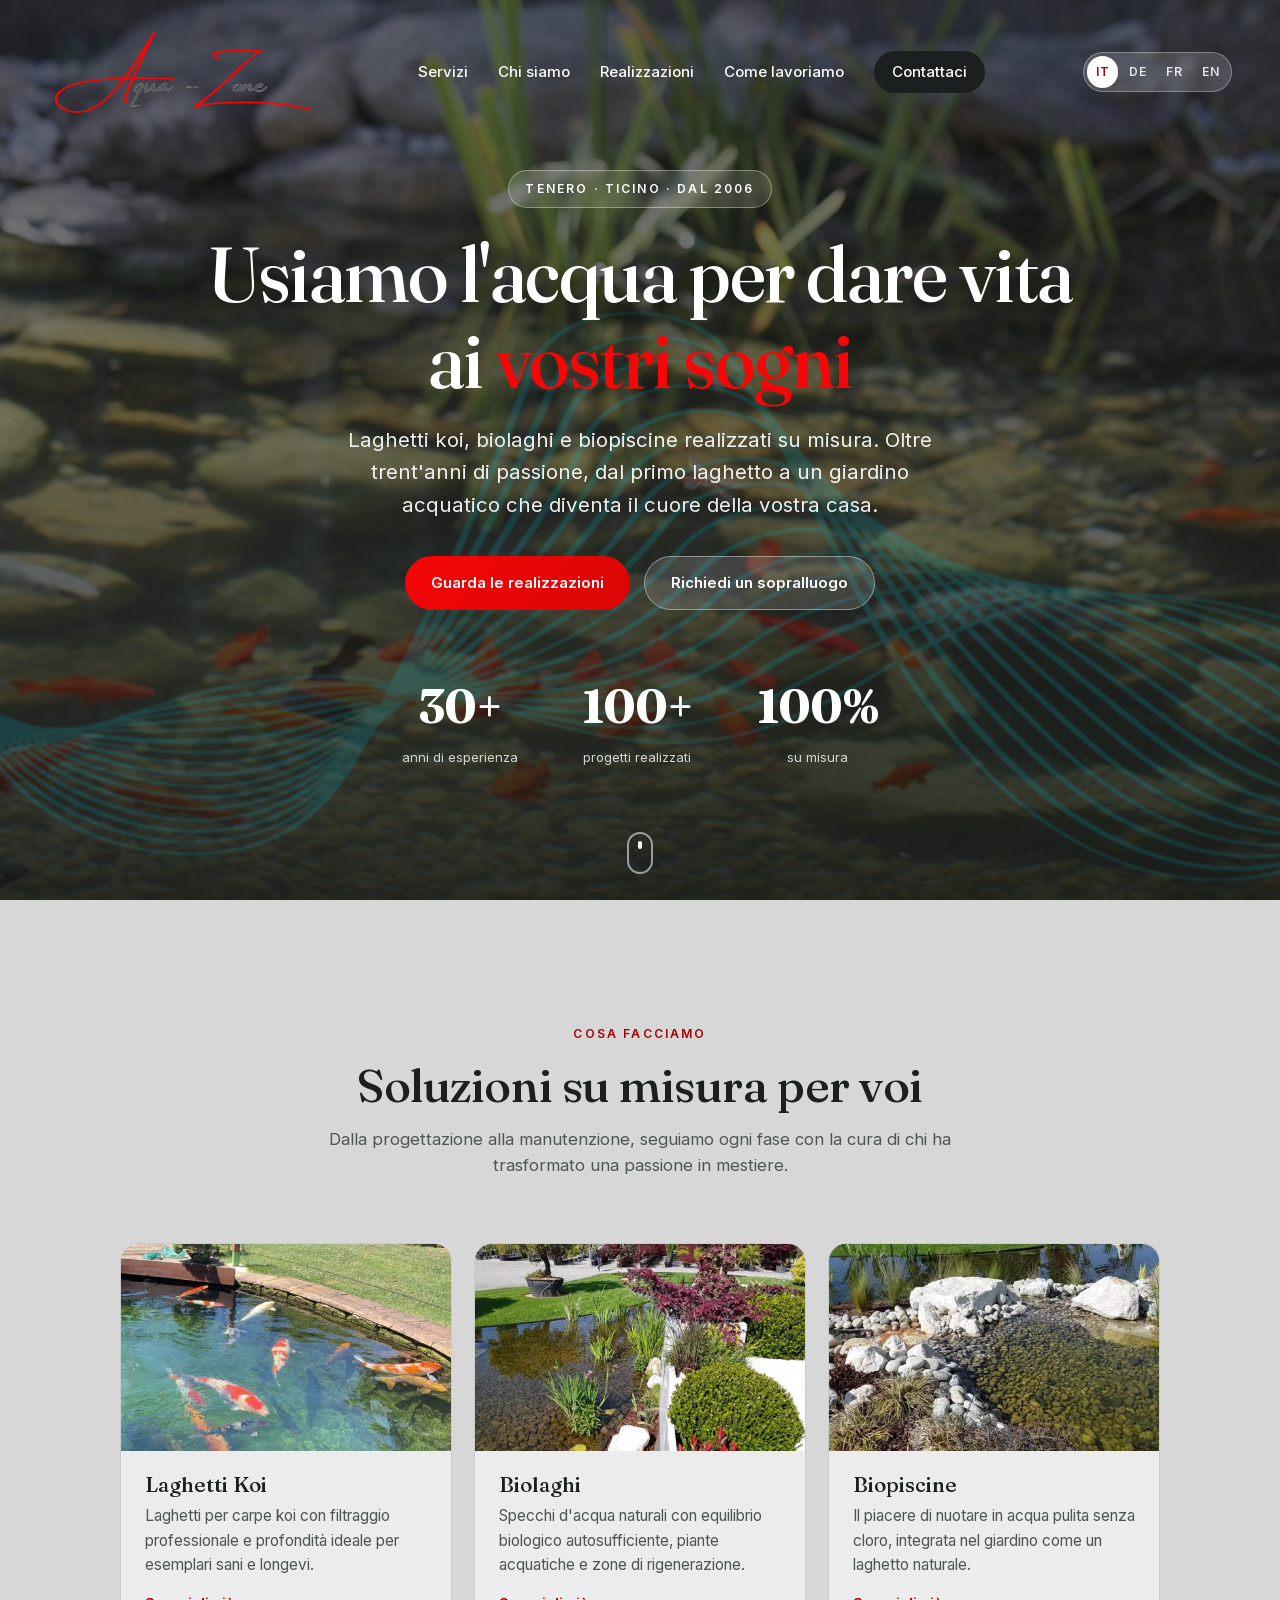
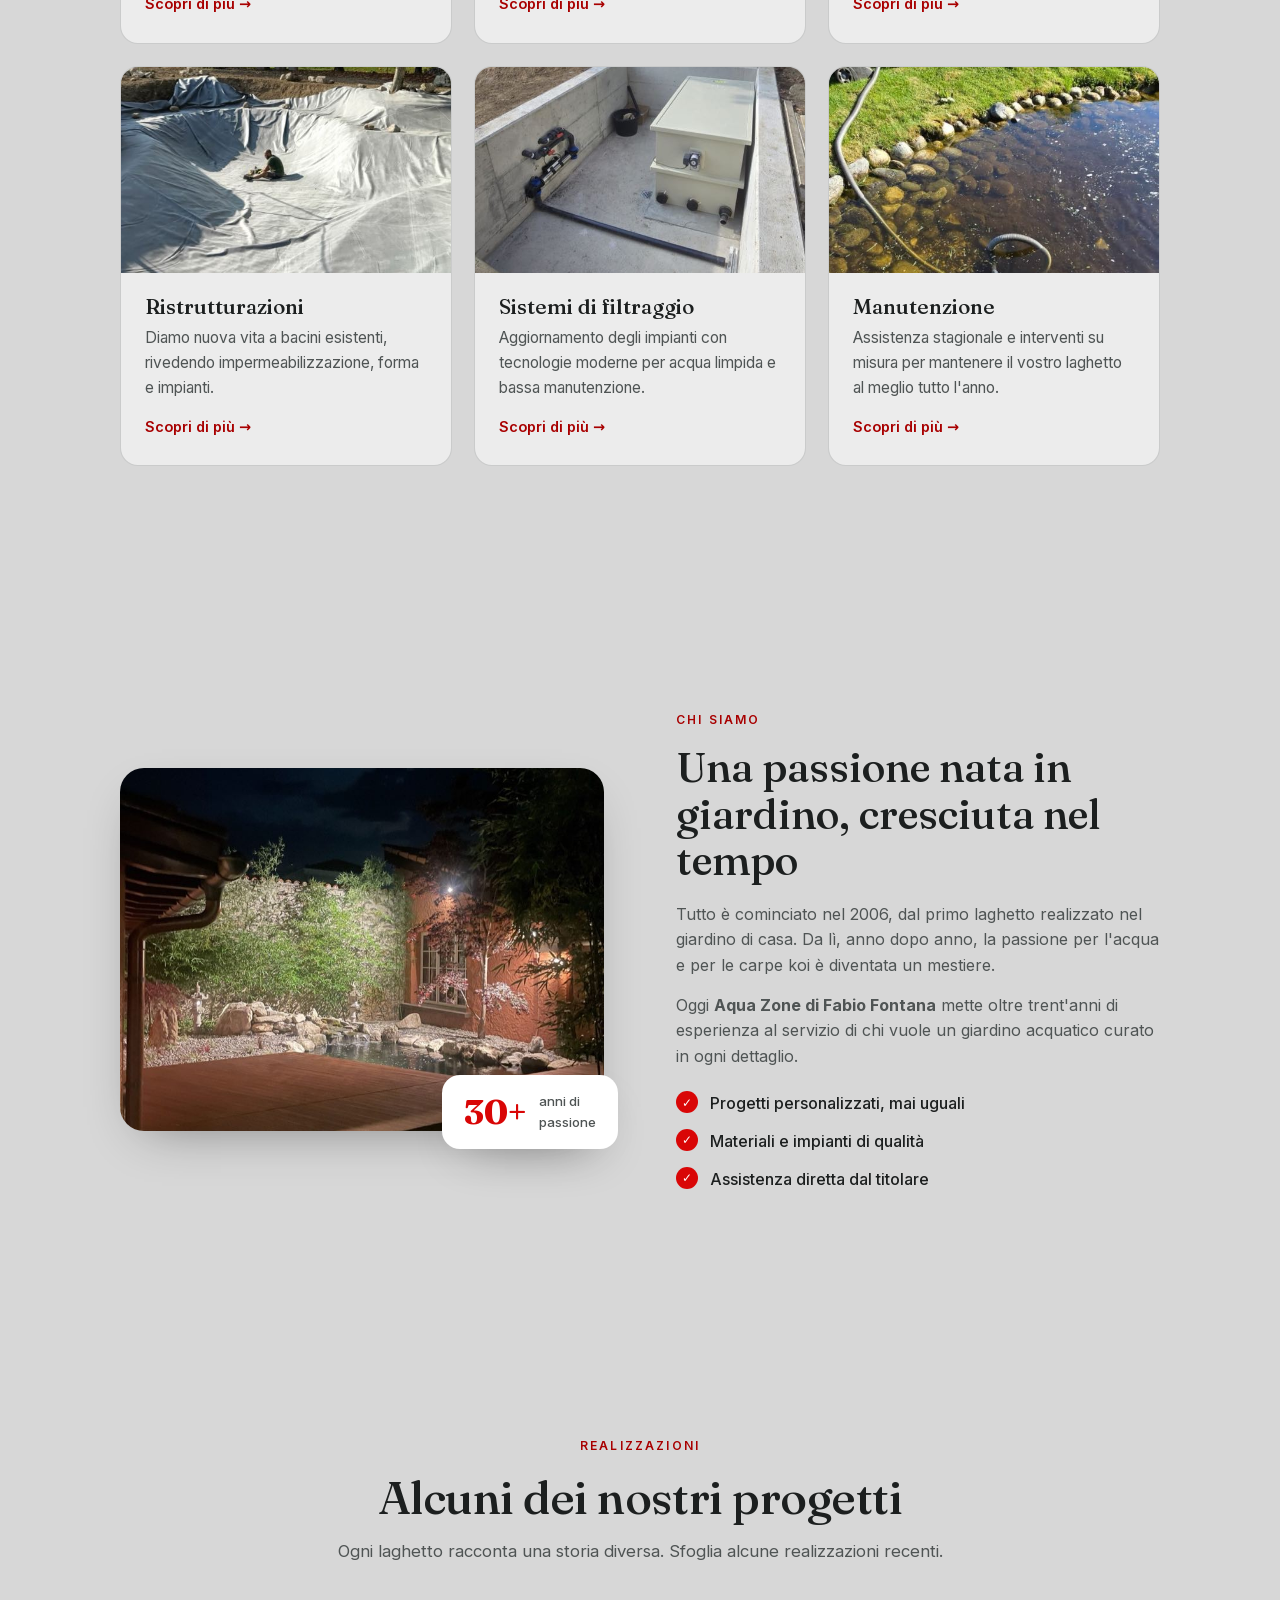
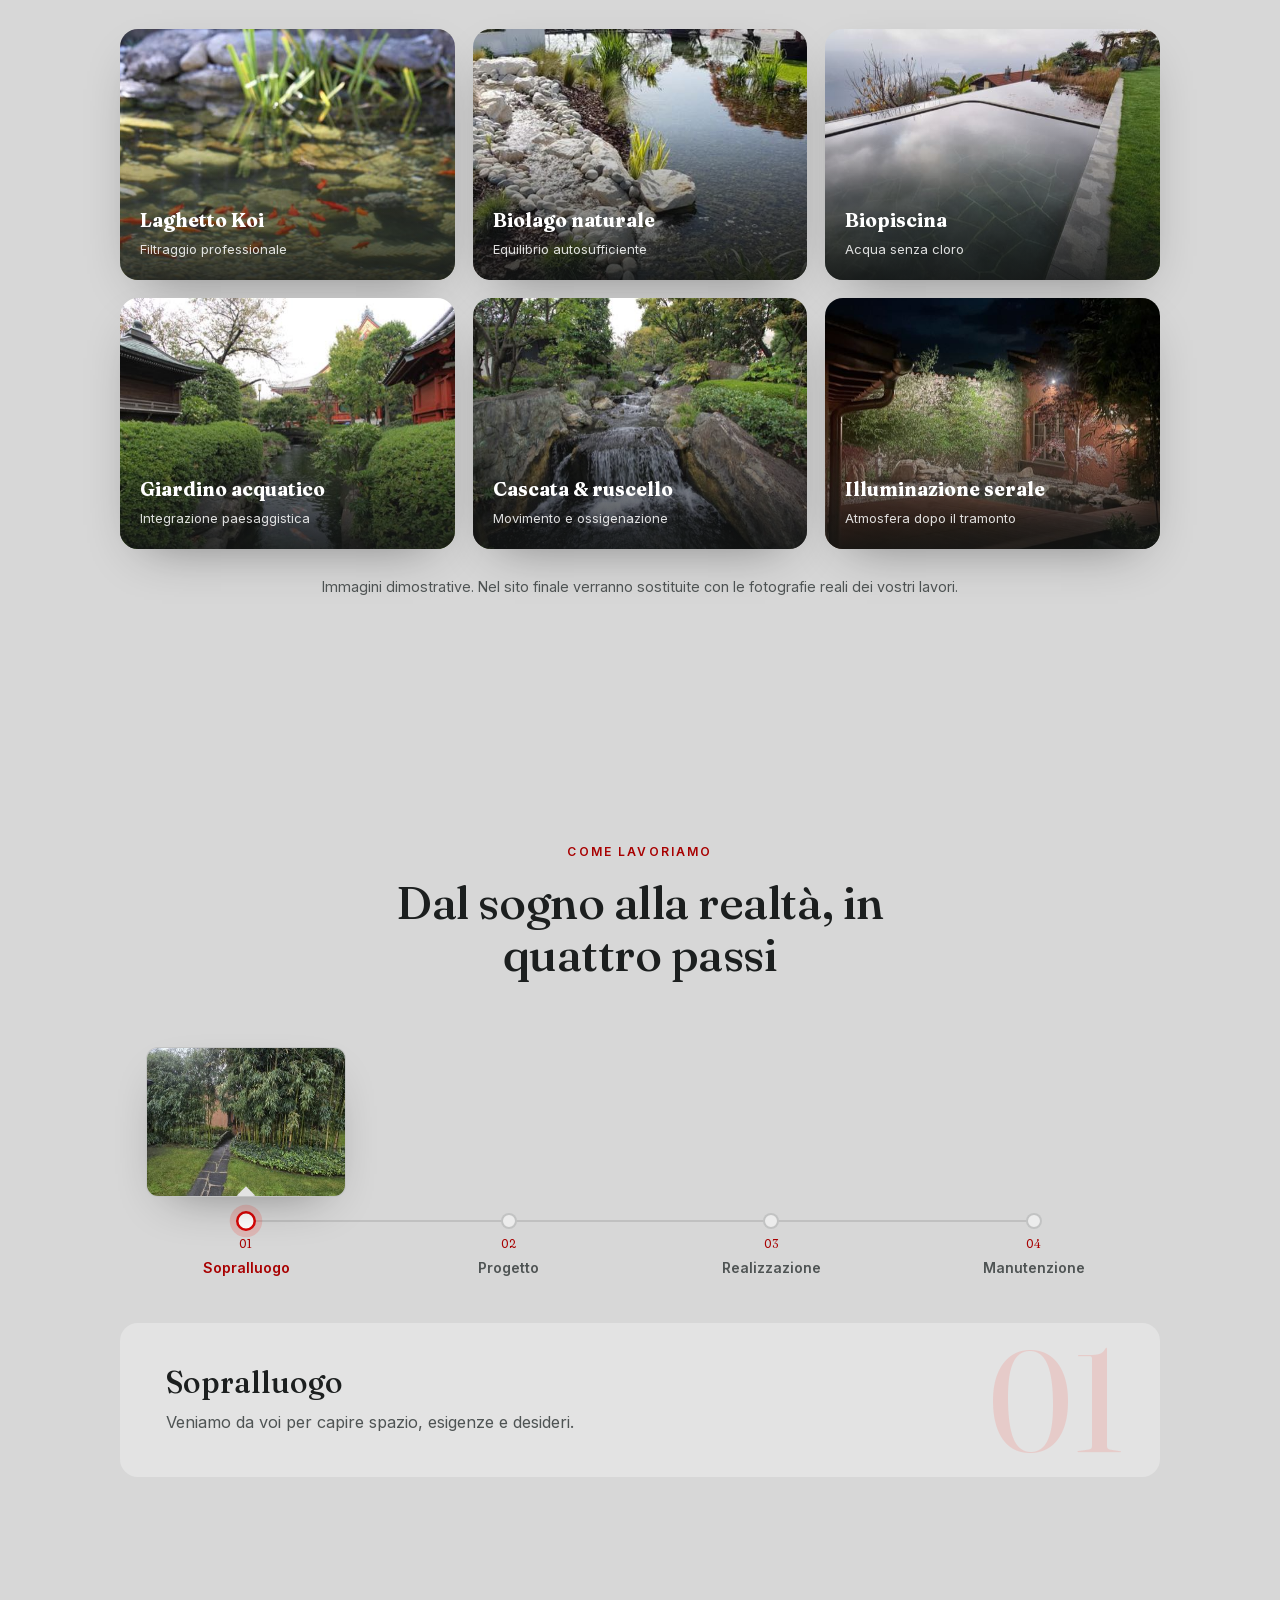
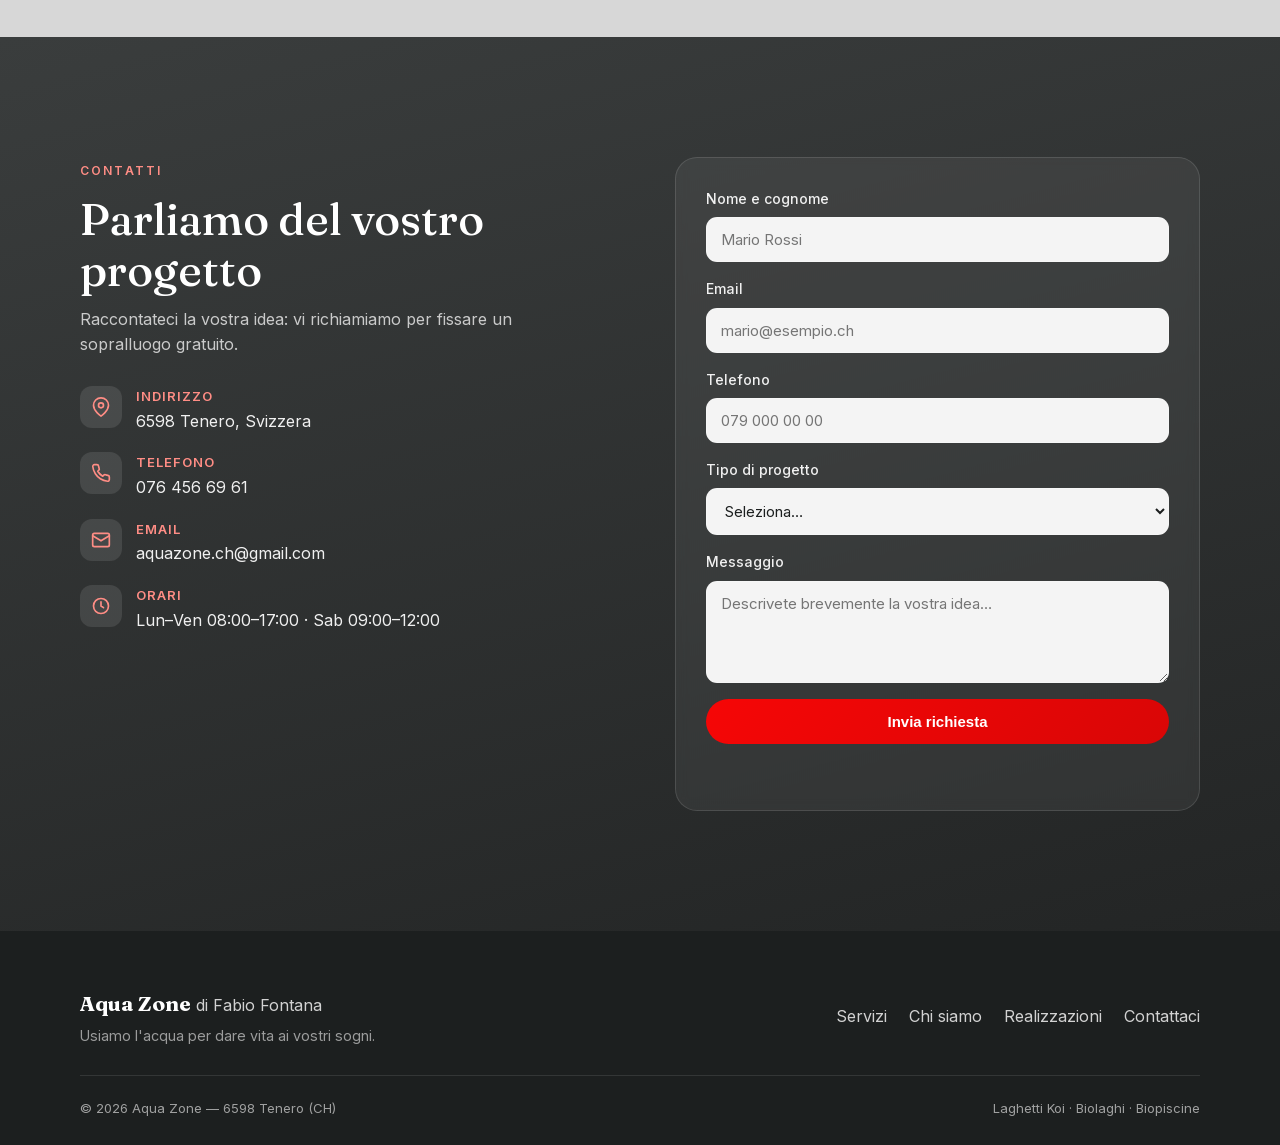
==== Aqua-Zone-anteprima.html @ 3d1f9977 "Ingrandisci logo nell'anteprima" ====
<!doctype html>
<html lang="it">
<head>
<meta charset="utf-8">
<meta name="viewport" content="width=device-width, initial-scale=1">
<meta name="robots" content="noindex, nofollow">
</head>
<body>
<title>Aqua Zone &#8212; Laghetti Koi, Biolaghi e Biopiscine | Tenero</title>
<style>
@font-face{font-family:'Fraunces';font-style:normal;font-weight:400 700;font-display:swap;src:url([data-uri]) format('woff2');}
@font-face{font-family:'Inter';font-style:normal;font-weight:400 700;font-display:swap;src:url([data-uri]) format('woff2');}

:root {
  /* Palette rosso + grigio richiesta dal cliente.
     I codici RAL sono colori fisici: a schermo si usano queste approssimazioni. */
  --red: #f60606;          /* Rosso digitale del logo, equivalente RAL 3024 */
  --red-strong: #d90606;   /* rosso piu' carico per testi e bordi */
  --red-deep: #a80000;     /* rosso scuro per hover e fondi */
  --red-light: #ff8d85;    /* rosso chiaro sui fondi scuri (4.9:1 sul fondo contatti) */
  --logo-aqua: #07d7f3;    /* ciano dell'onda originale */

  --paper: #d7d7d7;        /* RAL 7047 - grigio chiaro, sfondo delle pagine */
  --surface: #ececec;      /* grigio piu' chiaro per schede e riquadri */
  --sand: #e3e3e3;         /* grigio dei pannelli */
  --grey-dark: #3a3d3d;    /* grigio scuro per fasce e piede pagina */
  --grey-darker: #232525;

  --ink: #1c1f1f;          /* testo principale */
  --ink-soft: #4f5454;     /* testo secondario (5.35:1 su --paper) */

  --line: rgba(28, 31, 31, 0.16);
  --shadow: 0 18px 50px -24px rgba(0, 0, 0, 0.45);
  --radius: 18px;
  --maxw: 1120px;
  --ease: cubic-bezier(0.22, 1, 0.36, 1);
}

* { box-sizing: border-box; margin: 0; padding: 0; }

/* --header-h e' misurata a runtime: l'header cambia altezza con la lingua e con
   la larghezza, quindi le ancore non possono fidarsi di un valore fisso. */
html { scroll-behavior: smooth; scroll-padding-top: calc(var(--header-h, 96px) + 16px); }

body {
  font-family: "Inter", system-ui, sans-serif;
  color: var(--ink);
  background: var(--paper);
  line-height: 1.6;
  -webkit-font-smoothing: antialiased;
  overflow-x: hidden;
  overflow-x: clip;
}

h1, h2, h3 { font-family: "Fraunces", Georgia, serif; font-weight: 500; line-height: 1.12; }

a { color: inherit; text-decoration: none; }
img { max-width: 100%; display: block; }

/* ---------- Scroll progress ---------- */
.scroll-progress {
  position: fixed; top: 0; left: 0; height: 3px; width: 0%;
  background: linear-gradient(90deg, var(--red), var(--red-strong));
  z-index: 100; transition: width 0.1s linear;
}

/* ---------- Header ---------- */
.site-header {
  position: fixed; top: 0; left: 0; right: 0; z-index: 90;
  display: flex; align-items: center; justify-content: space-between;
  padding: 18px clamp(18px, 5vw, 48px);
  transition: background 0.4s var(--ease), box-shadow 0.4s var(--ease), padding 0.4s var(--ease);
}
.site-header.scrolled {
  background: rgba(215, 215, 215, 0.85);
  -webkit-backdrop-filter: blur(14px);
  backdrop-filter: blur(14px);
  box-shadow: 0 1px 0 var(--line);
  padding-top: 12px; padding-bottom: 12px;
}

/* Marchio. Niente onda ciano dietro: il lettering del logo ha gia' i suoi
   svolazzi e i due tratti si accavallavano. L'onda resta nell'hero. */
.brand { position: relative; display: inline-grid; grid-template-areas: "logo"; align-items: center; padding: 10px 4px; }
/* Il marchio e' il lettering originale del logo (font Amsterdam Four del PDF
   del cliente) convertito in tracciati SVG: nitido a ogni dimensione e senza
   dover distribuire il font. Due varianti perche' il grigio chiaro del PDF
   (#D9D9D9) e' leggibile sull'hero scuro ma sparirebbe sull'header chiaro. */
.brand-logo {
  grid-area: logo; position: relative; display: block;
  height: clamp(58px, 8vw, 88px); width: auto; justify-self: start;
  transition: opacity 0.4s var(--ease);
}
.brand-logo-chiaro { opacity: 0; }
.site-header.scrolled .brand-logo-scuro { opacity: 0; }
.site-header.scrolled .brand-logo-chiaro { opacity: 1; }

/* Sopra all'hero scuro i link restano chiari, finche' non si scorre. */
.site-header:not(.scrolled) .main-nav > a:not(.nav-cta) { color: #fff; }

.main-nav { display: flex; align-items: center; gap: clamp(14px, 2.4vw, 30px); }
.main-nav a { font-size: 15px; font-weight: 500; color: var(--ink); position: relative; transition: color 0.25s; }
.main-nav a:not(.nav-cta)::after {
  content: ""; position: absolute; left: 0; bottom: -5px; height: 2px; width: 0;
  background: var(--red); transition: width 0.3s var(--ease);
}
.main-nav a:not(.nav-cta):hover { color: var(--red-strong); }
.main-nav a:not(.nav-cta):hover::after { width: 100%; }
.nav-cta {
  background: var(--ink); color: #fff !important; padding: 9px 18px; border-radius: 999px;
  transition: transform 0.25s var(--ease), background 0.25s;
}
.nav-cta:hover { background: var(--red-strong); transform: translateY(-2px); }

/* Language switch */
.lang-switch { display: flex; gap: 2px; padding: 3px; border-radius: 999px; background: rgba(120,120,120,0.12); border: 1px solid var(--line); }
.lang-switch button {
  border: 0; background: none; cursor: pointer; font: inherit; font-size: 12px; font-weight: 600;
  letter-spacing: 0.04em; color: var(--ink-soft); padding: 6px 9px; border-radius: 999px;
  transition: background 0.2s, color 0.2s;
}
.lang-switch button:hover { color: var(--red-strong); }
.lang-switch button.active { background: #fff; color: var(--red-deep); box-shadow: 0 2px 6px rgba(0,0,0,0.08); }
.site-header:not(.scrolled) .lang-switch { background: rgba(255,255,255,0.16); border-color: rgba(255,255,255,0.3); }
.site-header:not(.scrolled) .lang-switch button { color: rgba(255,255,255,0.85); }
.site-header:not(.scrolled) .lang-switch button.active { background: #fff; color: var(--red-deep); }

/* ---------- Buttons ---------- */
.btn {
  display: inline-flex; align-items: center; justify-content: center; gap: 8px;
  padding: 14px 26px; border-radius: 999px; font-weight: 600; font-size: 15px;
  cursor: pointer; border: 0; transition: transform 0.25s var(--ease), box-shadow 0.25s, background 0.25s;
}
.btn-primary { background: linear-gradient(135deg, var(--red), var(--red-strong)); color: #fff; box-shadow: var(--shadow); }
.btn-primary:hover { transform: translateY(-3px); box-shadow: 0 24px 50px -20px rgba(216, 31, 20, 0.6); }
.btn-ghost { background: rgba(255, 255, 255, 0.7); color: var(--ink); border: 1px solid var(--line); }
.btn-ghost:hover { transform: translateY(-3px); background: #fff; }
.btn-block { width: 100%; }

/* ---------- Hero ---------- */
/* Fotografia di un laghetto come sfondo (scelta del cliente). Il velo scuro
   sopra la foto tiene leggibili titolo, testo e numeri. */
.hero {
  position: relative; display: flex; flex-direction: column;
  justify-content: center; align-items: center; text-align: center;
  min-height: 100vh; min-height: 100svh;
  padding: calc(var(--header-h, 96px) + 34px) clamp(20px, 6vw, 40px) 90px;
  background-color: #0a0d0e;
  background-image:
    linear-gradient(180deg, rgba(22, 24, 24, 0.68) 0%, rgba(22, 24, 24, 0.58) 45%, rgba(16, 18, 18, 0.88) 100%),
    url("[data-uri]");
  background-repeat: no-repeat, no-repeat;
  background-position: center, center;
  background-size: cover, cover;
  overflow: hidden;
}
/* L'onda del logo fa da sfondo: entra "a flusso" e poi respira lentamente. */
.hero-flow { position: absolute; inset: 0; z-index: 0; display: grid; place-items: center; pointer-events: none; }
.flow-wave {
  width: min(178%, 2100px); max-width: none; aspect-ratio: 1300 / 866; opacity: 0.16;
  background: var(--logo-aqua);
  -webkit-mask: url("[data-uri]") center / contain no-repeat;
          mask: url("[data-uri]") center / contain no-repeat;
  animation: flowIn 2.4s var(--ease) 0.1s both, flowDrift 17s ease-in-out 2.6s infinite;
}
@keyframes flowIn {
  0%   { clip-path: inset(0 100% 0 0); opacity: 0; transform: translate3d(-3%, 16px, 0) scaleY(0.84); }
  45%  { opacity: 0.16; }
  100% { clip-path: inset(0 0 0 0); opacity: 0.16; transform: none; }
}
@keyframes flowDrift {
  0%, 100% { transform: translate3d(0, 0, 0) scaleY(1); }
  50%      { transform: translate3d(1.4%, -10px, 0) scaleY(1.05); }
}

.hero-content { position: relative; z-index: 1; max-width: 880px; color: #fff; }

/* Il logo sostituisce il marchio che stava in alto a sinistra. La maschera
   sfuma la targa scura del file PNG dentro allo sfondo della sezione. */
/* Entrata scaglionata dei testi, dopo che l'onda ha finito di scorrere. */
.hero-content > * { animation: heroRise 0.95s var(--ease) both; }
.hero .eyebrow { animation-delay: 0.9s; }
.hero h1 { animation-delay: 1.05s; }
.hero .hero-lead { animation-delay: 1.2s; }
.hero .hero-actions { animation-delay: 1.35s; }
.hero .hero-stats { animation-delay: 1.5s; }
@keyframes heroRise { from { opacity: 0; transform: translateY(20px); } to { opacity: 1; transform: none; } }
.eyebrow, .kicker {
  display: inline-block; font-size: 12px; font-weight: 600; letter-spacing: 0.18em;
  text-transform: uppercase; color: var(--red-deep);
}
.hero .eyebrow {
  padding: 8px 16px; border: 1px solid rgba(255,255,255,0.35); border-radius: 999px;
  background: rgba(255,255,255,0.12); color: #fff;
  -webkit-backdrop-filter: blur(4px); backdrop-filter: blur(4px);
}
.hero h1 { font-size: clamp(2.6rem, 6.5vw, 4.8rem); margin: 24px 0 20px; letter-spacing: -0.02em; color: #fff; text-shadow: 0 2px 30px rgba(0,0,0,0.3); }
.hero h1 .accent { color: var(--red); position: relative; white-space: nowrap; }
.hero-lead { font-size: clamp(1.05rem, 1.7vw, 1.28rem); color: rgba(255,255,255,0.92); max-width: 640px; margin: 0 auto 34px; text-shadow: 0 1px 16px rgba(0,0,0,0.3); }
.hero-actions { display: flex; gap: 14px; justify-content: center; flex-wrap: wrap; }
.hero .btn-ghost { background: rgba(255,255,255,0.14); color: #fff; border-color: rgba(255,255,255,0.4); -webkit-backdrop-filter: blur(4px); backdrop-filter: blur(4px); }
.hero .btn-ghost:hover { background: rgba(255,255,255,0.95); color: var(--ink); }

.hero-stats { display: flex; gap: clamp(24px, 5vw, 64px); justify-content: center; margin-top: 60px; flex-wrap: wrap; }
.hero-stats strong { font-family: "Fraunces", serif; font-size: clamp(2rem, 4vw, 2.9rem); color: #fff; display: block; }
.hero-stats span { font-size: 13px; color: rgba(255,255,255,0.8); }

.scroll-hint { position: absolute; bottom: 26px; left: 50%; transform: translateX(-50%); z-index: 2; }
.scroll-hint span {
  display: block; width: 26px; height: 42px; border: 2px solid rgba(255,255,255,0.55); border-radius: 14px; position: relative;
}
.scroll-hint span::after {
  content: ""; position: absolute; top: 7px; left: 50%; transform: translateX(-50%);
  width: 4px; height: 8px; background: #fff; border-radius: 2px; animation: scrollDot 1.8s infinite;
}
@keyframes scrollDot { 0% { opacity: 0; top: 7px; } 40% { opacity: 1; } 80% { opacity: 0; top: 22px; } }

/* ---------- Sections ---------- */
.section { max-width: var(--maxw); margin: 0 auto; padding: clamp(70px, 11vw, 120px) clamp(20px, 5vw, 40px); }
.section-head { max-width: 640px; margin: 0 auto clamp(40px, 6vw, 64px); text-align: center; }
.section-head h2 { font-size: clamp(1.9rem, 4vw, 2.9rem); margin: 14px 0 14px; letter-spacing: -0.01em; }
.section-head p { color: var(--ink-soft); font-size: 1.05rem; }

/* ---------- Cards ---------- */
.cards { display: grid; grid-template-columns: repeat(auto-fit, minmax(280px, 1fr)); gap: 22px; }
.card {
  background: var(--surface); border: 1px solid var(--line); border-radius: var(--radius);
  overflow: hidden; transition: transform 0.35s var(--ease), box-shadow 0.35s, border-color 0.35s;
}
.card:hover { transform: translateY(-8px); box-shadow: var(--shadow); border-color: rgba(255,45,33,0.4); }
.card-photo { aspect-ratio: 16 / 10; overflow: hidden; }
.card-photo img { width: 100%; height: 100%; object-fit: cover; transition: transform 0.5s var(--ease); }
.card:hover .card-photo img { transform: scale(1.06); }
.card-body { padding: 22px 24px 26px; }
.card h3 { font-size: 1.3rem; margin-bottom: 8px; }
.card p { color: var(--ink-soft); font-size: 0.97rem; }
.card-link { display: block; cursor: pointer; }
.card-link:focus-visible { outline: 2px solid var(--red); outline-offset: 3px; }
.card-more {
  display: inline-block; margin-top: 14px; font-size: 0.9rem; font-weight: 600;
  color: var(--red-deep); transition: transform 0.25s var(--ease), color 0.25s;
}
.card-link:hover .card-more { color: var(--red-deep); transform: translateX(4px); }

/* ---------- Pagina servizio ---------- */
.service-page .site-header { position: sticky; }
.page-hero {
  position: relative; display: flex; align-items: flex-end;
  min-height: 62vh; min-height: 62svh;
  padding: clamp(72px, 14vw, 140px) clamp(20px, 6vw, 48px) clamp(44px, 7vw, 72px);
  overflow: hidden; color: #fff;
}
.page-hero-bg { position: absolute; inset: 0; z-index: 0; }
.page-hero-bg img { width: 100%; height: 100%; object-fit: cover; }
.page-hero-overlay {
  position: absolute; inset: 0; z-index: 0;
  background: linear-gradient(180deg, rgba(24,26,26,0.5) 0%, rgba(24,26,26,0.3) 40%, rgba(18,20,20,0.85) 100%);
}
.page-hero-content { position: relative; z-index: 1; max-width: var(--maxw); width: 100%; margin: 0 auto; }
.back-link {
  display: inline-block; margin-bottom: 18px; font-size: 14px; font-weight: 600;
  color: rgba(255,255,255,0.85); transition: color 0.25s, transform 0.25s var(--ease);
}
.back-link:hover { color: #fff; transform: translateX(-4px); }
.page-hero .eyebrow {
  display: block; margin-bottom: 10px; color: var(--red-light);
}
.page-hero h1 {
  font-size: clamp(2.2rem, 5.5vw, 3.8rem); letter-spacing: -0.02em; color: #fff;
  margin-bottom: 14px; text-shadow: 0 2px 30px rgba(0,0,0,0.3);
}
.page-hero .hero-lead { margin: 0; max-width: 640px; }

.service-layout {
  display: grid; grid-template-columns: 1.4fr 1fr; gap: clamp(34px, 6vw, 64px); align-items: start;
}
.service-text h2 { font-size: clamp(1.7rem, 3.4vw, 2.4rem); margin-bottom: 18px; letter-spacing: -0.01em; }
.service-text p { color: var(--ink-soft); margin-bottom: 16px; font-size: 1.02rem; }
.includes-card {
  background: var(--sand); border-radius: var(--radius); padding: 28px 26px;
  position: sticky; top: calc(var(--header-h, 90px) + 16px);
}
.includes-card h3 { font-size: 1.2rem; margin-bottom: 16px; }

.other-services { padding-top: 0; }
.other-services .section-head { margin-bottom: 34px; }
.other-services h2 { font-size: clamp(1.6rem, 3.2vw, 2.2rem); }

.cta-band { background: linear-gradient(165deg, #3a3d3d, #232525); color: #f0f0f0; padding: clamp(60px, 9vw, 90px) clamp(20px, 5vw, 40px); text-align: center; }
.cta-inner { max-width: 680px; margin: 0 auto; }
.cta-band h2 { color: #fff; font-size: clamp(1.8rem, 3.8vw, 2.6rem); margin-bottom: 12px; }
.cta-band p { color: rgba(240,240,240,0.85); margin-bottom: 28px; }
.cta-band .btn-ghost { background: rgba(255,255,255,0.12); color: #fff; border-color: rgba(255,255,255,0.35); }
.cta-band .btn-ghost:hover { background: rgba(255,255,255,0.95); color: var(--ink); }
.cta-band .hero-actions { justify-content: center; }

/* ---------- Split (Chi siamo) ---------- */
.section-split {
  display: grid; grid-template-columns: 1fr 1fr; gap: clamp(34px, 6vw, 72px); align-items: center;
}
.split-text .kicker { color: var(--red-deep); }
.split-text h2 { font-size: clamp(1.8rem, 3.6vw, 2.6rem); margin: 12px 0 18px; }
.split-text p { color: var(--ink-soft); margin-bottom: 14px; }
.checklist { list-style: none; margin-top: 22px; display: grid; gap: 12px; }
.checklist li { padding-left: 34px; position: relative; font-weight: 500; }
.checklist li::before {
  content: "\2713 "; position: absolute; left: 0; top: 0; width: 22px; height: 22px; border-radius: 50%;
  background: var(--red-strong); color: #fff; font-size: 12px; display: grid; place-items: center;
}

.split-media { position: relative; }
.media-frame {
  aspect-ratio: 4 / 3; border-radius: 24px; position: relative; overflow: hidden;
  box-shadow: var(--shadow);
}
.media-frame img { width: 100%; height: 100%; object-fit: cover; }
/* Riquadro in attesa della fotografia definitiva */
.media-frame-empty {
  background:
    repeating-linear-gradient(135deg, rgba(28,31,31,0.04) 0 14px, transparent 14px 28px),
    linear-gradient(160deg, #ededed, #dcdcdc);
  border: 1px dashed rgba(28,31,31,0.18);
  box-shadow: none;
}
.media-badge {
  position: absolute; right: -14px; bottom: -18px; background: #fff; border-radius: 18px;
  padding: 16px 22px; box-shadow: var(--shadow); display: flex; align-items: center; gap: 12px;
}
.media-badge strong { font-family: "Fraunces", serif; font-size: 2.2rem; color: var(--red-strong); line-height: 1; }
.media-badge span { font-size: 13px; color: var(--ink-soft); font-weight: 500; }

/* ---------- Gallery ---------- */
.gallery { display: grid; grid-template-columns: repeat(auto-fit, minmax(280px, 1fr)); gap: 18px; }
.gallery-item {
  position: relative; aspect-ratio: 4 / 3; border-radius: var(--radius); overflow: hidden;
  cursor: pointer; box-shadow: var(--shadow); transition: transform 0.4s var(--ease);
}
.gallery-item img { position: absolute; inset: 0; width: 100%; height: 100%; object-fit: cover; transition: transform 0.6s var(--ease); }
.gallery-item::after { content: ""; position: absolute; inset: 0; background: linear-gradient(180deg, transparent 38%, rgba(18,20,20,0.85)); }
.gallery-item:hover, .gallery-item:focus-visible { transform: translateY(-6px); outline: none; }
.gallery-item:hover img { transform: scale(1.08); }
.gallery-item figcaption { position: absolute; left: 20px; bottom: 18px; right: 20px; z-index: 1; color: #fff; }
.gallery-item figcaption strong { display: block; font-family: "Fraunces", serif; font-size: 1.2rem; }
.gallery-item figcaption span { font-size: 13px; opacity: 0.85; }
.gallery-note { text-align: center; margin-top: 26px; color: var(--ink-soft); font-size: 0.9rem; }

/* ---------- Processo: timeline interattiva ---------- */
.process { display: grid; gap: clamp(26px, 4vw, 46px); }

/* lo spazio in alto ospita l'anteprima che compare al passaggio del cursore */
.process-rail { position: relative; display: grid; grid-template-columns: repeat(4, 1fr); gap: 10px; margin-top: 168px; }

/* Anteprima fotografica di ogni fase. Il percorso si mette nell'attributo
   data-img del pulsante: finche' e' vuoto resta il riquadro tratteggiato. */
.pshot {
  position: absolute; bottom: calc(100% + 16px); left: 50%; z-index: 3;
  width: min(200px, 42vw); aspect-ratio: 4 / 3; border-radius: 12px; overflow: hidden;
  background: var(--sand); border: 1px solid var(--line); box-shadow: var(--shadow);
  display: grid; place-items: center; pointer-events: none; opacity: 0;
  transform: translateX(-50%) translateY(8px) scale(0.96);
  transition: opacity 0.3s var(--ease), transform 0.3s var(--ease);
}
.pshot::after {
  content: ""; position: absolute; bottom: -6px; left: 50%; width: 12px; height: 12px;
  transform: translateX(-50%) rotate(45deg); background: var(--sand);
  border-right: 1px solid var(--line); border-bottom: 1px solid var(--line);
}
.pstep:hover .pshot,
.pstep:focus-visible .pshot,
.pstep.is-active .pshot {
  opacity: 1; transform: translateX(-50%) translateY(0) scale(1);
}
.pshot img { width: 100%; height: 100%; object-fit: cover; display: block; }
.pshot.is-empty {
  border-style: dashed; border-color: rgba(28, 31, 31, 0.25);
  background:
    repeating-linear-gradient(135deg, rgba(28,31,31,0.04) 0 12px, transparent 12px 24px),
    linear-gradient(160deg, #ededed, #dcdcdc);
}
.pshot.is-empty img { display: none; }
.pshot:not(.is-empty) .pshot-empty { display: none; }
.pshot-empty {
  position: relative; z-index: 1; font-size: 11px; line-height: 1.35; font-weight: 600;
  letter-spacing: 0.04em; text-transform: uppercase; color: var(--ink-soft); text-align: center;
}
.rail-line {
  position: absolute; left: 12.5%; right: 12.5%; top: 7px; height: 2px;
  background: rgba(28, 31, 31, 0.12); border-radius: 2px; overflow: hidden;
}
.rail-line i {
  display: block; height: 100%; width: 0;
  background: linear-gradient(90deg, var(--red), var(--red-strong));
  transition: width 0.65s var(--ease);
}

.pstep {
  position: relative; display: grid; justify-items: center; gap: 9px;
  background: none; border: 0; padding: 0 4px; cursor: pointer; font: inherit;
  color: var(--ink-soft); text-align: center;
}
.pstep:focus-visible { outline: 2px solid var(--red); outline-offset: 5px; border-radius: 10px; }
.pdot {
  width: 16px; height: 16px; border-radius: 50%; background: var(--surface);
  border: 2px solid rgba(28, 31, 31, 0.2); position: relative; z-index: 1;
  transition: background 0.35s, border-color 0.35s, box-shadow 0.35s, transform 0.35s var(--ease);
}
.pstep:hover .pdot { border-color: var(--red); transform: scale(1.15); }
.pstep.is-done .pdot { background: var(--red); border-color: var(--red); }
.pstep.is-active .pdot {
  background: #fff; border-color: var(--red-strong); transform: scale(1.25);
  box-shadow: 0 0 0 5px rgba(255, 45, 33, 0.18);
}
.pnum {
  font-family: "Fraunces", serif; font-style: normal; font-size: 12px;
  letter-spacing: 0.1em; color: var(--red-deep); line-height: 1;
}
.plabel { font-size: 14px; font-weight: 600; line-height: 1.25; transition: color 0.3s; }
.pstep.is-active .plabel { color: var(--red-deep); }

.process-stage { position: relative; }
.ppanel {
  position: relative; overflow: hidden; display: grid; gap: 10px;
  background: var(--sand); border-radius: var(--radius);
  padding: clamp(26px, 4vw, 42px) clamp(24px, 4vw, 46px);
  animation: panelIn 0.5s var(--ease) both;
}
.ppanel[hidden] { display: none; }
@keyframes panelIn { from { opacity: 0; transform: translateY(14px); } to { opacity: 1; transform: none; } }
.pbig {
  position: absolute; right: clamp(10px, 3vw, 36px); top: 50%; transform: translateY(-50%);
  font-family: "Fraunces", serif; font-size: clamp(5rem, 14vw, 9rem); line-height: 1;
  color: rgba(255, 45, 33, 0.13); pointer-events: none; user-select: none;
}
.ppanel h3 { position: relative; font-size: clamp(1.35rem, 2.6vw, 1.9rem); }
.ppanel p { position: relative; color: var(--ink-soft); font-size: 1.02rem; max-width: 56ch; }

/* ---------- Contact ---------- */
.contact { background: linear-gradient(165deg, #3a3d3d, #232525); color: #f0f0f0; max-width: none; margin-top: 40px; }
.contact-inner { max-width: var(--maxw); margin: 0 auto; display: grid; grid-template-columns: 1fr 1fr; gap: clamp(34px, 6vw, 70px); align-items: start; }
.contact .kicker { color: var(--red-light); }
.contact h2 { color: #fff; font-size: clamp(1.9rem, 4vw, 2.8rem); margin: 12px 0 12px; }
.contact-text > p { color: rgba(240,240,240,0.8); margin-bottom: 28px; }
.contact-list { list-style: none; display: grid; gap: 18px; }
.contact-list li { display: flex; gap: 14px; align-items: flex-start; }
.contact-list .ci { width: 42px; height: 42px; border-radius: 12px; display: grid; place-items: center; background: rgba(255,255,255,0.1); color: var(--red-light); flex-shrink: 0; }
.contact-list strong { display: block; font-size: 13px; text-transform: uppercase; letter-spacing: 0.08em; color: var(--red-light); margin-bottom: 2px; font-weight: 600; }
.contact-list a:hover { text-decoration: underline; }

.contact-form { background: rgba(255,255,255,0.06); border: 1px solid rgba(255,255,255,0.12); border-radius: 22px; padding: 30px; display: grid; gap: 16px; -webkit-backdrop-filter: blur(6px); backdrop-filter: blur(6px); }
.contact-form label { display: grid; gap: 7px; font-size: 14px; font-weight: 500; }
.contact-form input, .contact-form select, .contact-form textarea {
  font-family: inherit; font-size: 15px; padding: 12px 14px; border-radius: 11px;
  border: 1px solid rgba(255,255,255,0.18); background: rgba(255,255,255,0.95); color: var(--ink); transition: border-color 0.25s, box-shadow 0.25s;
}
.contact-form input:focus, .contact-form select:focus, .contact-form textarea:focus {
  outline: none; border-color: var(--red); box-shadow: 0 0 0 3px rgba(255,45,33,0.3);
}
.contact-form textarea { resize: vertical; }
.form-feedback { font-size: 14px; min-height: 20px; text-align: center; color: var(--red-light); }
.form-feedback.error { color: #ffc4b0; }
.form-feedback a { text-decoration: underline; }
.contact-form .btn:disabled { opacity: 0.6; cursor: progress; transform: none; }
/* Campo trappola anti-spam: invisibile agli utenti, riempito solo dai bot */
.hp-field { position: absolute; left: -9999px; width: 1px; height: 1px; opacity: 0; }

/* ---------- Footer ---------- */
.site-footer { background: #1c1f1f; color: #d2d2d2; padding: 56px clamp(20px,5vw,40px) 26px; }
.footer-inner { max-width: var(--maxw); margin: 0 auto; display: flex; justify-content: space-between; gap: 30px; flex-wrap: wrap; padding-bottom: 28px; border-bottom: 1px solid rgba(255,255,255,0.1); }
.footer-inner strong { font-family: "Fraunces", serif; font-size: 1.3rem; color: #fff; }
.footer-inner p { font-size: 0.9rem; color: rgba(210,210,210,0.7); margin-top: 4px; }
.footer-inner nav { display: flex; gap: 22px; flex-wrap: wrap; align-items: center; }
.footer-inner nav a:hover { color: var(--red-light); }
.footer-base { max-width: var(--maxw); margin: 22px auto 0; display: flex; justify-content: space-between; gap: 14px; flex-wrap: wrap; font-size: 13px; color: rgba(210,210,210,0.72); }

/* ---------- Reveal animation ---------- */
.reveal { opacity: 0; transform: translateY(26px); transition: opacity 0.7s var(--ease), transform 0.7s var(--ease); }
.reveal.in { opacity: 1; transform: none; }
.reveal:nth-child(2) { transition-delay: 0.06s; }
.reveal:nth-child(3) { transition-delay: 0.12s; }
.reveal:nth-child(4) { transition-delay: 0.18s; }
.reveal:nth-child(5) { transition-delay: 0.24s; }
.reveal:nth-child(6) { transition-delay: 0.3s; }

/* ---------- Responsive ---------- */
@media (max-width: 860px) {
  /* Su schermi stretti la navigazione va a capo su una riga propria e resta
     sempre visibile, senza pulsante di apertura. */
  .site-header { flex-wrap: wrap; justify-content: center; gap: 10px 16px; padding: 12px clamp(14px, 4vw, 28px); }
  .main-nav { order: 3; flex: 0 0 100%; flex-wrap: wrap; justify-content: center; gap: 8px clamp(12px, 3.5vw, 22px); }
  .main-nav a { font-size: 14px; }
  .nav-cta { padding: 7px 15px; }
  .section-split, .contact-inner, .service-layout { grid-template-columns: 1fr; }
  .includes-card { position: static; }

  /* Con la navigazione a capo l'header arrivava a circa 157px, quasi un quarto
     di uno schermo da 667px. Marchio e spaziature ridotti lo riportano sotto i
     120px senza togliere nessuna voce. */
  .brand { padding: 6px 2px; }
  .brand-logo { height: 76px; }
  .site-header.scrolled { padding-top: 10px; padding-bottom: 10px; }

  /* Fin qui la timeline resta a 4 colonne, ma l'anteprima era larga 200px
     dentro colonne da circa 150px e sbordava su quelle vicine. */
  .process-rail { margin-top: 124px; }
  .pshot { width: min(140px, 21vw); }
}

@media (max-width: 620px) {
  .brand-logo { height: 76px; }
  .main-nav a { font-size: 13px; }
  .lang-switch button { padding: 5px 8px; }

  .process-rail { grid-template-columns: repeat(2, 1fr); gap: 22px 10px; margin-top: 0; }
  .rail-line { display: none; }
  .pshot {
    position: relative; bottom: auto; left: auto; width: min(170px, 100%);
    margin-bottom: 2px; opacity: 1; transform: none;
  }
  .pstep:hover .pshot,
  .pstep:focus-visible .pshot,
  .pstep.is-active .pshot { transform: none; }
}

@media (prefers-reduced-motion: reduce) {
  *, *::before, *::after { animation: none !important; transition-duration: 0.01ms !important; }
  .reveal { opacity: 1; transform: none; }
  /* senza animazioni gli elementi dell'hero devono restare visibili */
  .hero-content > * { opacity: 1; transform: none; }
  .flow-wave { opacity: 0.5; clip-path: none; transform: none; }
}

[hidden] { display: none !important; }
</style>

<div class="scroll-progress" id="scrollProgress" aria-hidden="true"></div>
<header class="site-header" id="siteHeader">

      <a class="brand" href="#hero" aria-label="Aqua Zone">
        <img class="brand-logo brand-logo-scuro" src="[data-uri]" alt="" aria-hidden="true" />
        <img class="brand-logo brand-logo-chiaro" src="[data-uri]" alt="" aria-hidden="true" />
      </a>

      <nav class="main-nav" id="mainNav" aria-label="Navigazione principale">
        <a href="#servizi" data-i18n="nav.services">Servizi</a>
        <a href="#chi-siamo" data-i18n="nav.about">Chi siamo</a>
        <a href="#realizzazioni" data-i18n="nav.projects">Realizzazioni</a>
        <a href="#processo" data-i18n="nav.process">Come lavoriamo</a>
        <a href="#contatti" class="nav-cta" data-i18n="nav.contact">Contattaci</a>
      </nav>

      <div class="lang-switch" id="langSwitch" role="group" aria-label="Lingua / Sprache / Langue / Language">
        <button type="button" data-lang="it" class="active">IT</button>
        <button type="button" data-lang="de">DE</button>
        <button type="button" data-lang="fr">FR</button>
        <button type="button" data-lang="en">EN</button>
      </div>

    </header>
<main id="viewHome">
      <!-- HERO -->
      <section class="hero" id="hero">
        <div class="hero-flow" aria-hidden="true">
          <span class="flow-wave"></span>
        </div>
        <div class="hero-content">
          <span class="eyebrow" data-i18n="hero.eyebrow">Tenero &#183; Ticino &#183; dal 2006</span>
          <h1 data-i18n-html="hero.title">
            Usiamo l'acqua per dare vita ai <span class="accent">vostri sogni</span>
          </h1>
          <p class="hero-lead" data-i18n="hero.lead">
            Laghetti koi, biolaghi e biopiscine realizzati su misura. Oltre trent'anni di passione,
            dal primo laghetto a un giardino acquatico che diventa il cuore della vostra casa.
          </p>
          <div class="hero-actions">
            <a href="#realizzazioni" class="btn btn-primary" data-i18n="hero.cta1">Guarda le realizzazioni</a>
            <a href="#contatti" class="btn btn-ghost" data-i18n="hero.cta2">Richiedi un sopralluogo</a>
          </div>
          <div class="hero-stats">
            <div><strong data-count="30" data-suffix="+">0</strong><span data-i18n="hero.stat1">anni di esperienza</span></div>
            <div><strong data-count="100" data-suffix="+">0</strong><span data-i18n="hero.stat2">progetti realizzati</span></div>
            <div><strong data-count="100" data-suffix="%">0</strong><span data-i18n="hero.stat3">su misura</span></div>
          </div>
        </div>
        <a href="#servizi" class="scroll-hint" aria-label="Scroll"><span></span></a>
      </section>

      <!-- SERVIZI -->
      <section class="section" id="servizi">
        <div class="section-head reveal">
          <span class="kicker" data-i18n="serv.kicker">Cosa facciamo</span>
          <h2 data-i18n="serv.title">Soluzioni su misura per voi</h2>
          <p data-i18n="serv.sub">Dalla progettazione alla manutenzione, seguiamo ogni fase con la cura di chi ha trasformato una passione in mestiere.</p>
        </div>

        <div class="cards">
          <a class="card card-link reveal" href="#/s/koi">
            <div class="card-photo"><img src="[data-uri]" alt="Laghetti koi" loading="lazy" /></div>
            <div class="card-body">
              <h3 data-i18n="serv.koi.t">Laghetti Koi</h3>
              <p data-i18n="serv.koi.d">Laghetti per carpe koi con filtraggio professionale e profondit&#224; ideale per esemplari sani e longevi.</p>
              <span class="card-more" data-i18n="serv.more">Scopri di pi&#249; &#8594;</span>
            </div>
          </a>
          <a class="card card-link reveal" href="#/s/bio">
            <div class="card-photo"><img src="[data-uri]" alt="Biolaghi" loading="lazy" /></div>
            <div class="card-body">
              <h3 data-i18n="serv.bio.t">Biolaghi</h3>
              <p data-i18n="serv.bio.d">Specchi d'acqua naturali con equilibrio biologico autosufficiente, piante acquatiche e zone di rigenerazione.</p>
              <span class="card-more" data-i18n="serv.more">Scopri di pi&#249; &#8594;</span>
            </div>
          </a>
          <a class="card card-link reveal" href="#/s/pool">
            <div class="card-photo"><img src="[data-uri]" alt="Biopiscine" loading="lazy" /></div>
            <div class="card-body">
              <h3 data-i18n="serv.pool.t">Biopiscine</h3>
              <p data-i18n="serv.pool.d">Il piacere di nuotare in acqua pulita senza cloro, integrata nel giardino come un laghetto naturale.</p>
              <span class="card-more" data-i18n="serv.more">Scopri di pi&#249; &#8594;</span>
            </div>
          </a>
          <a class="card card-link reveal" href="#/s/reno">
            <div class="card-photo"><img src="[data-uri]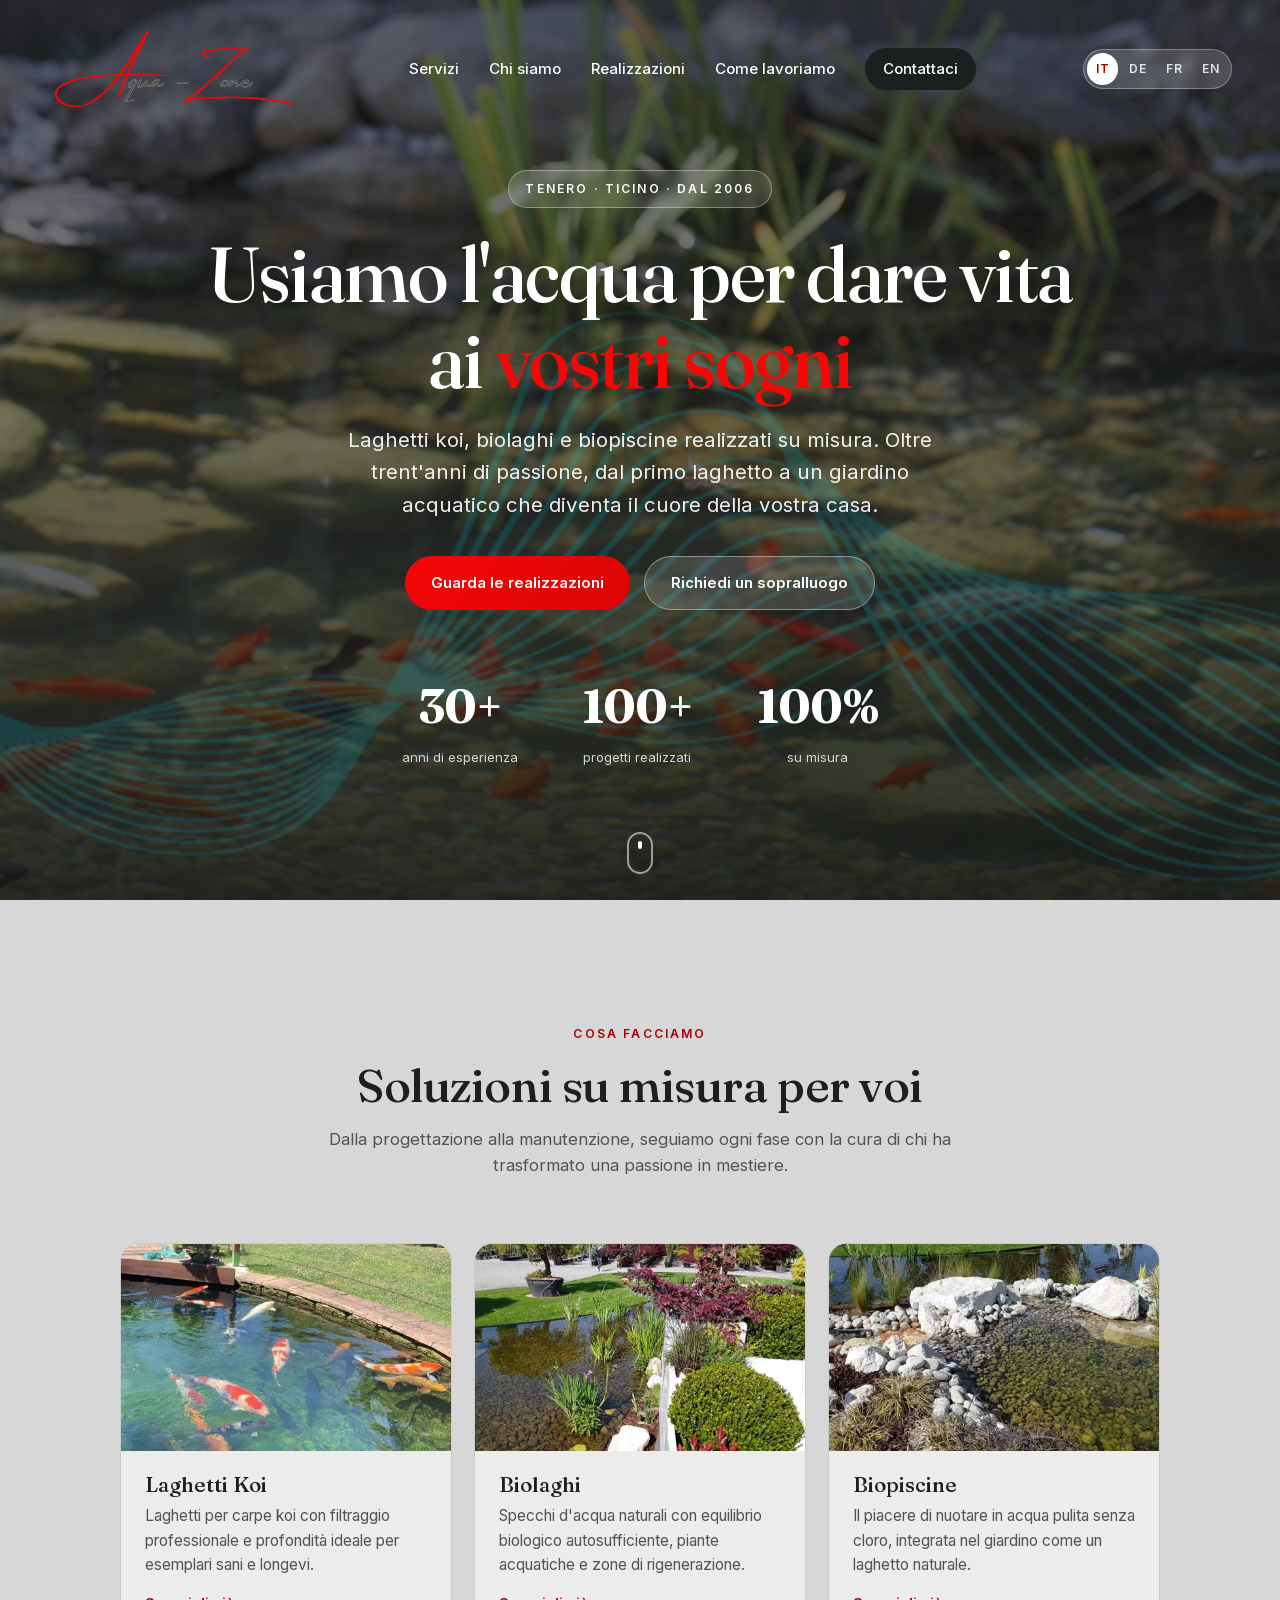
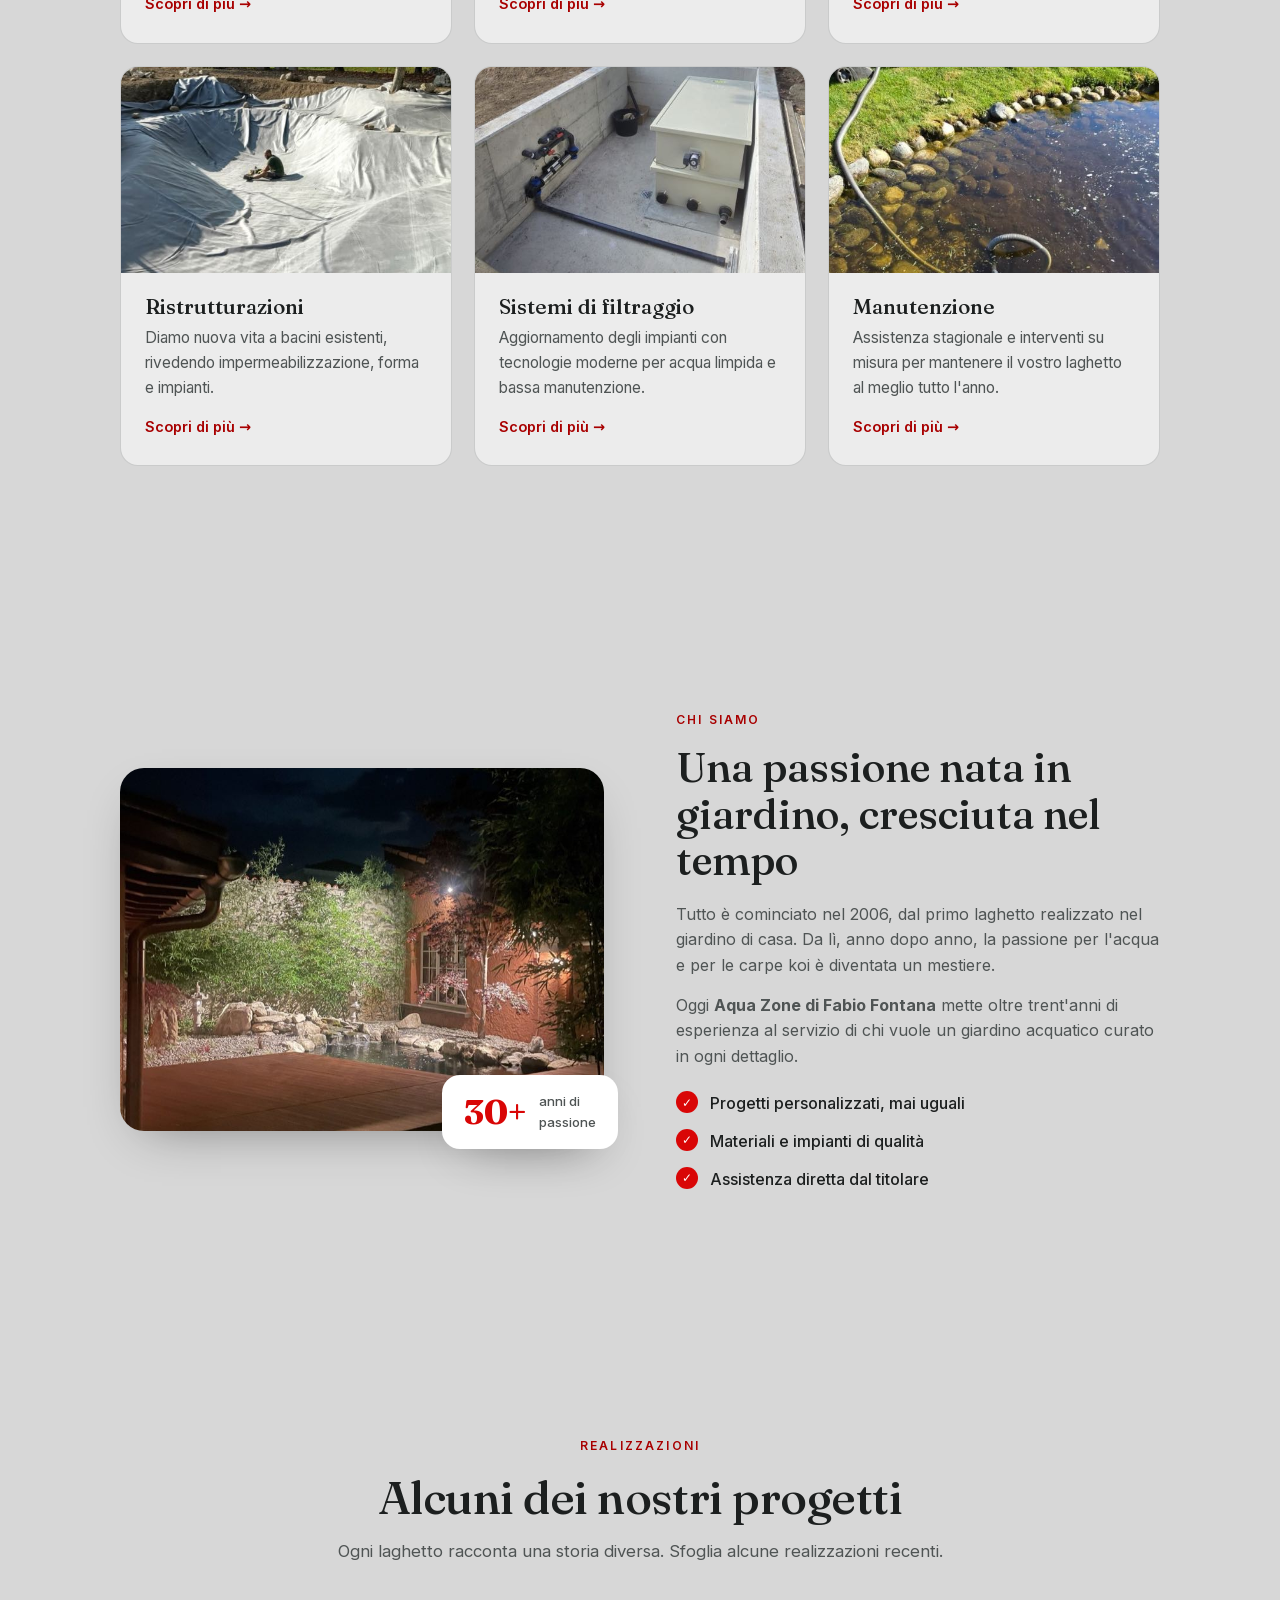
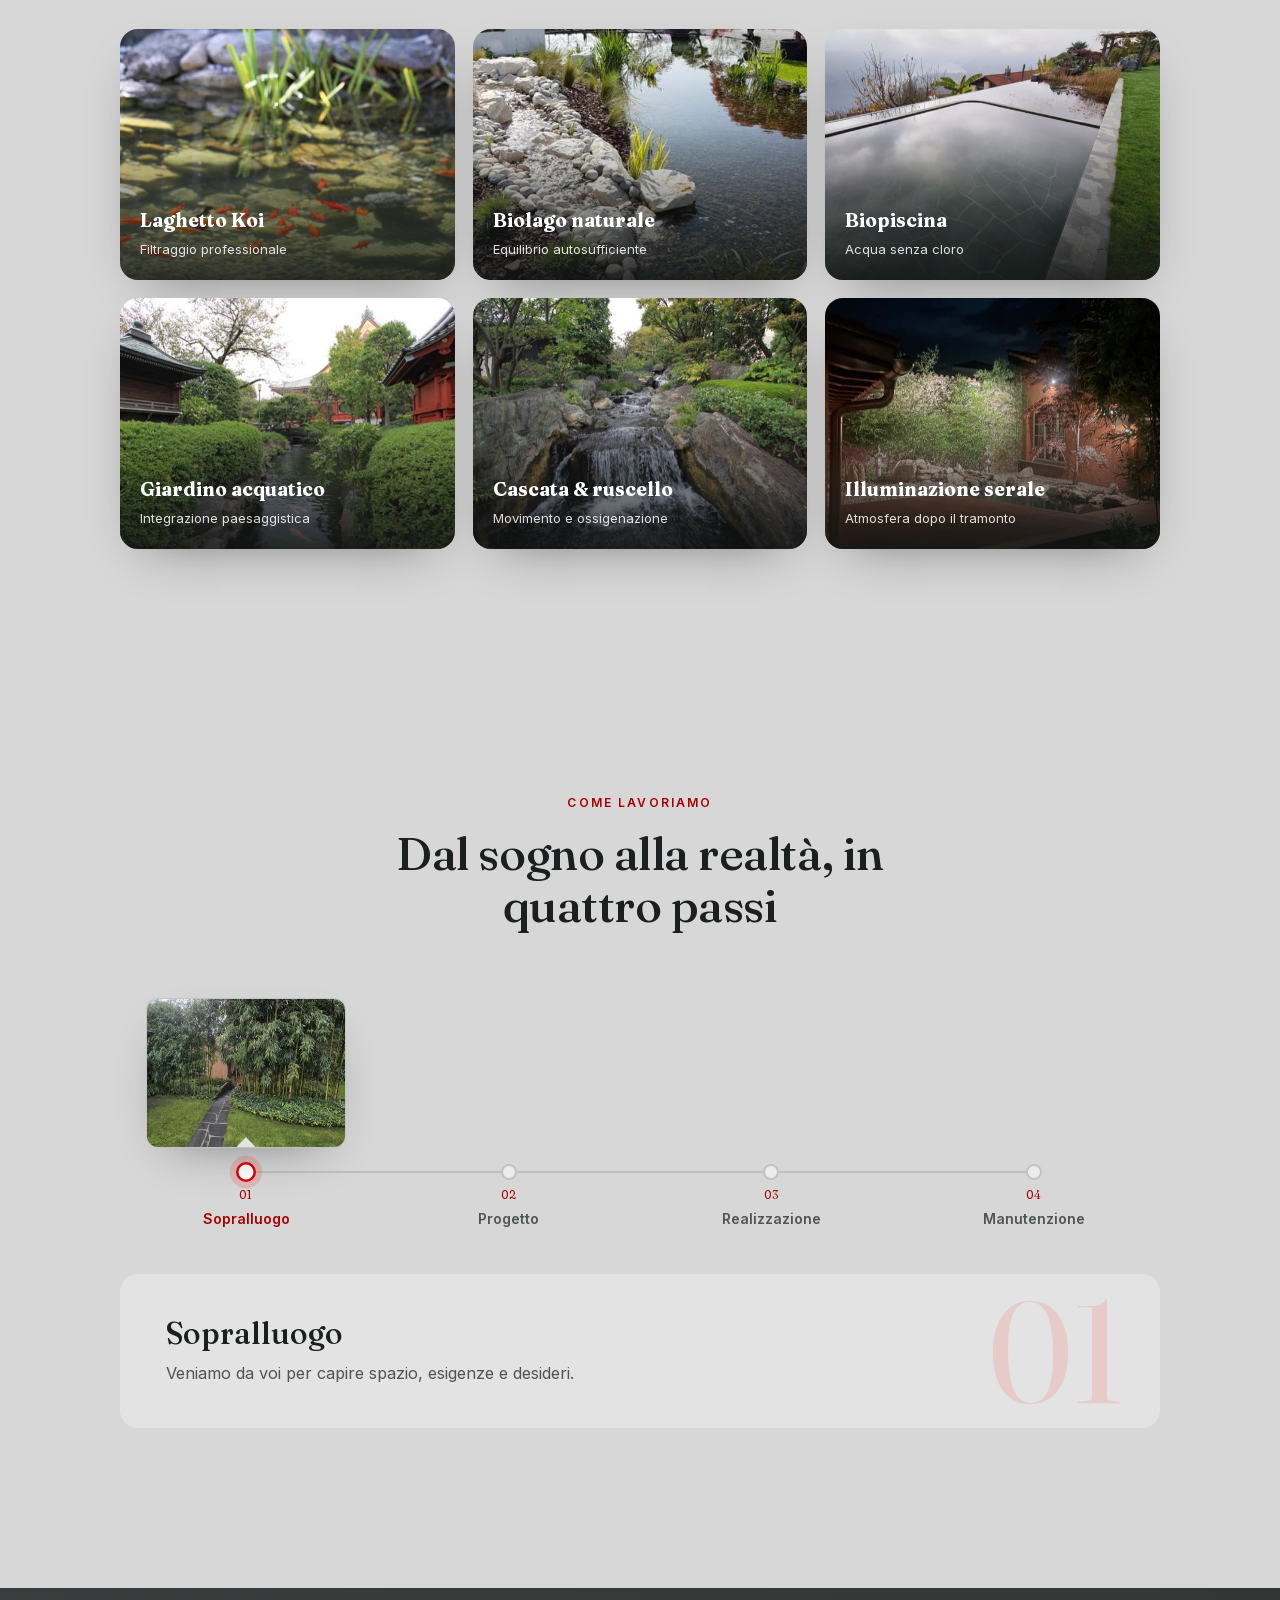
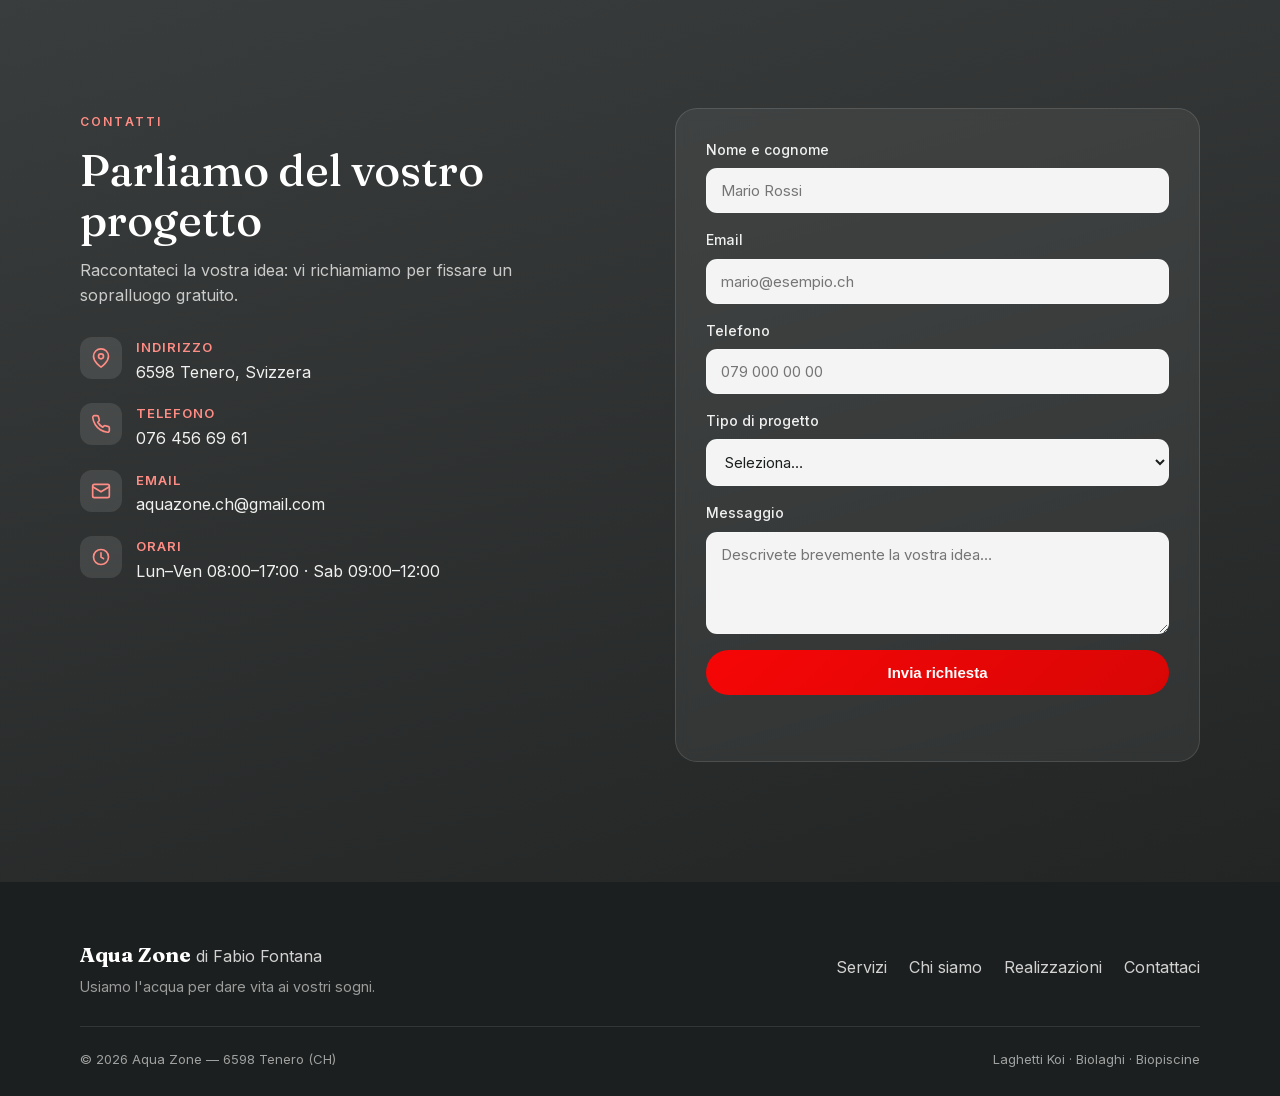
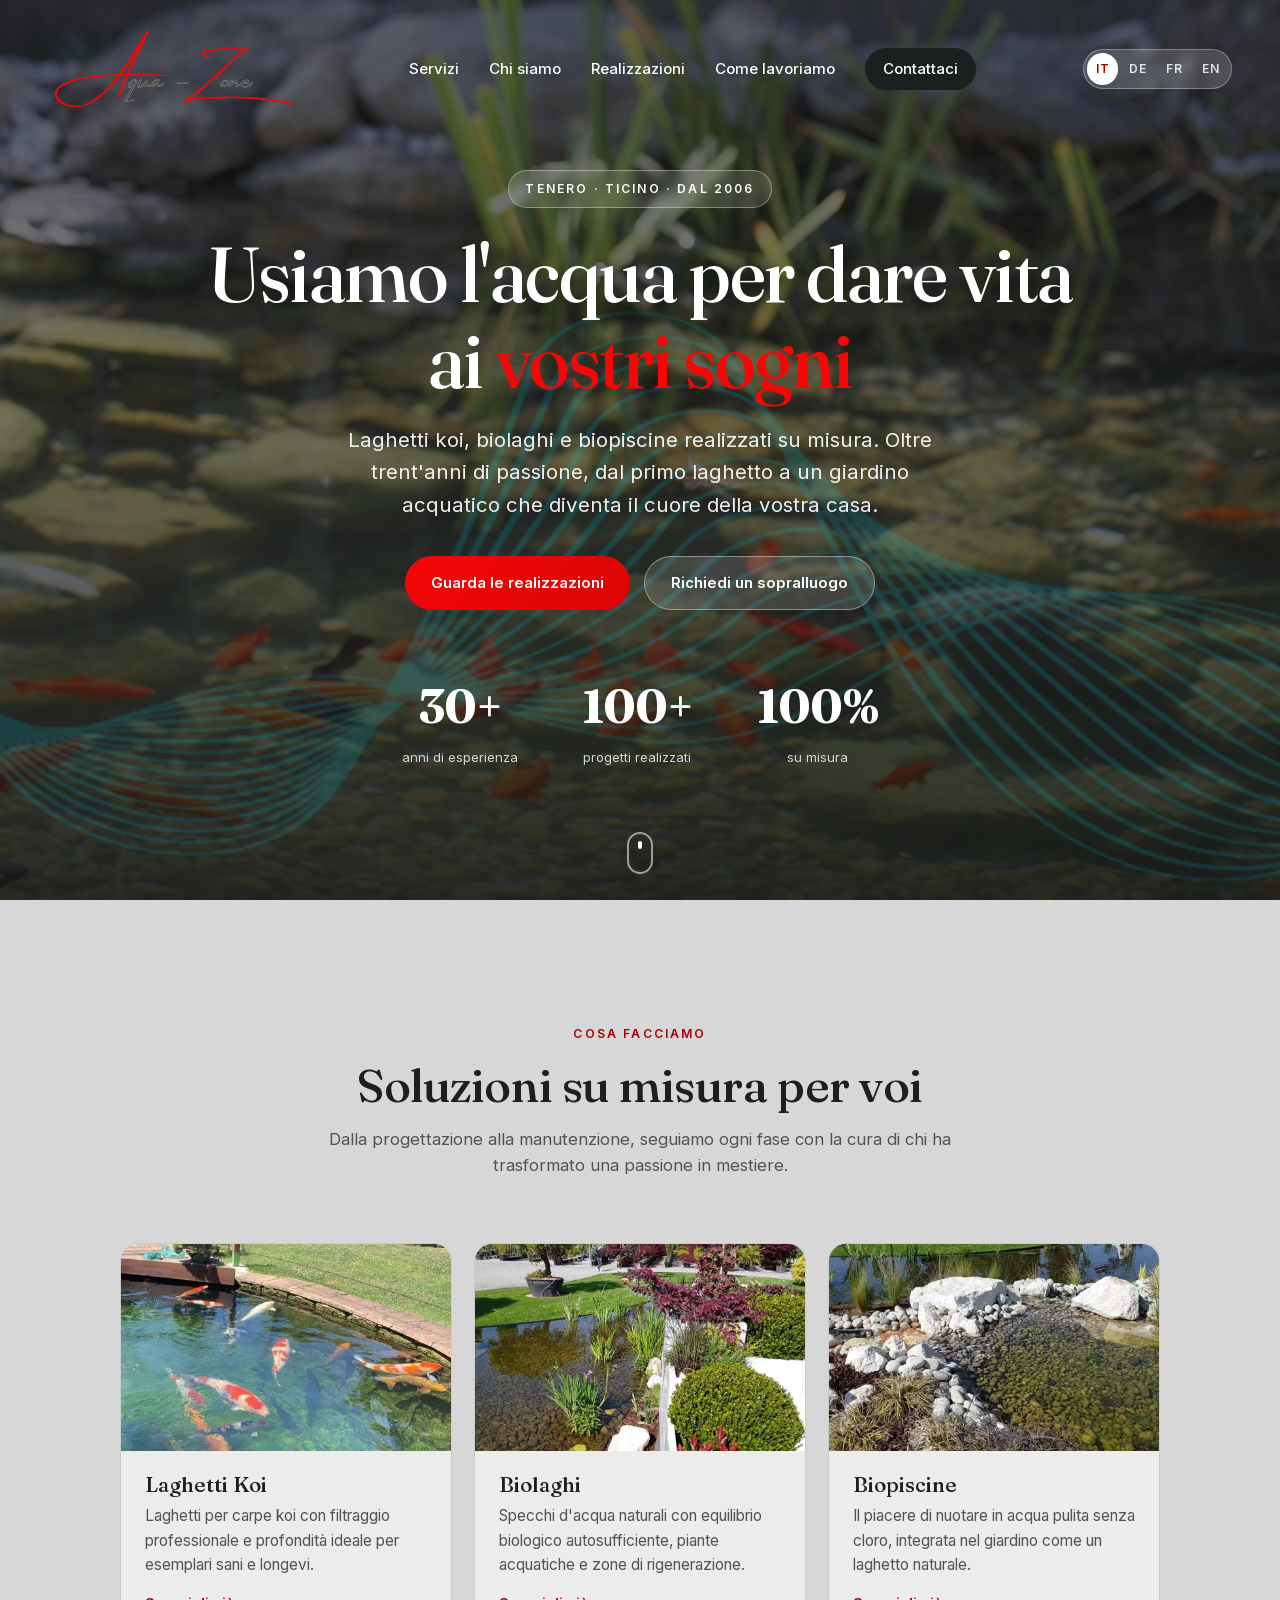
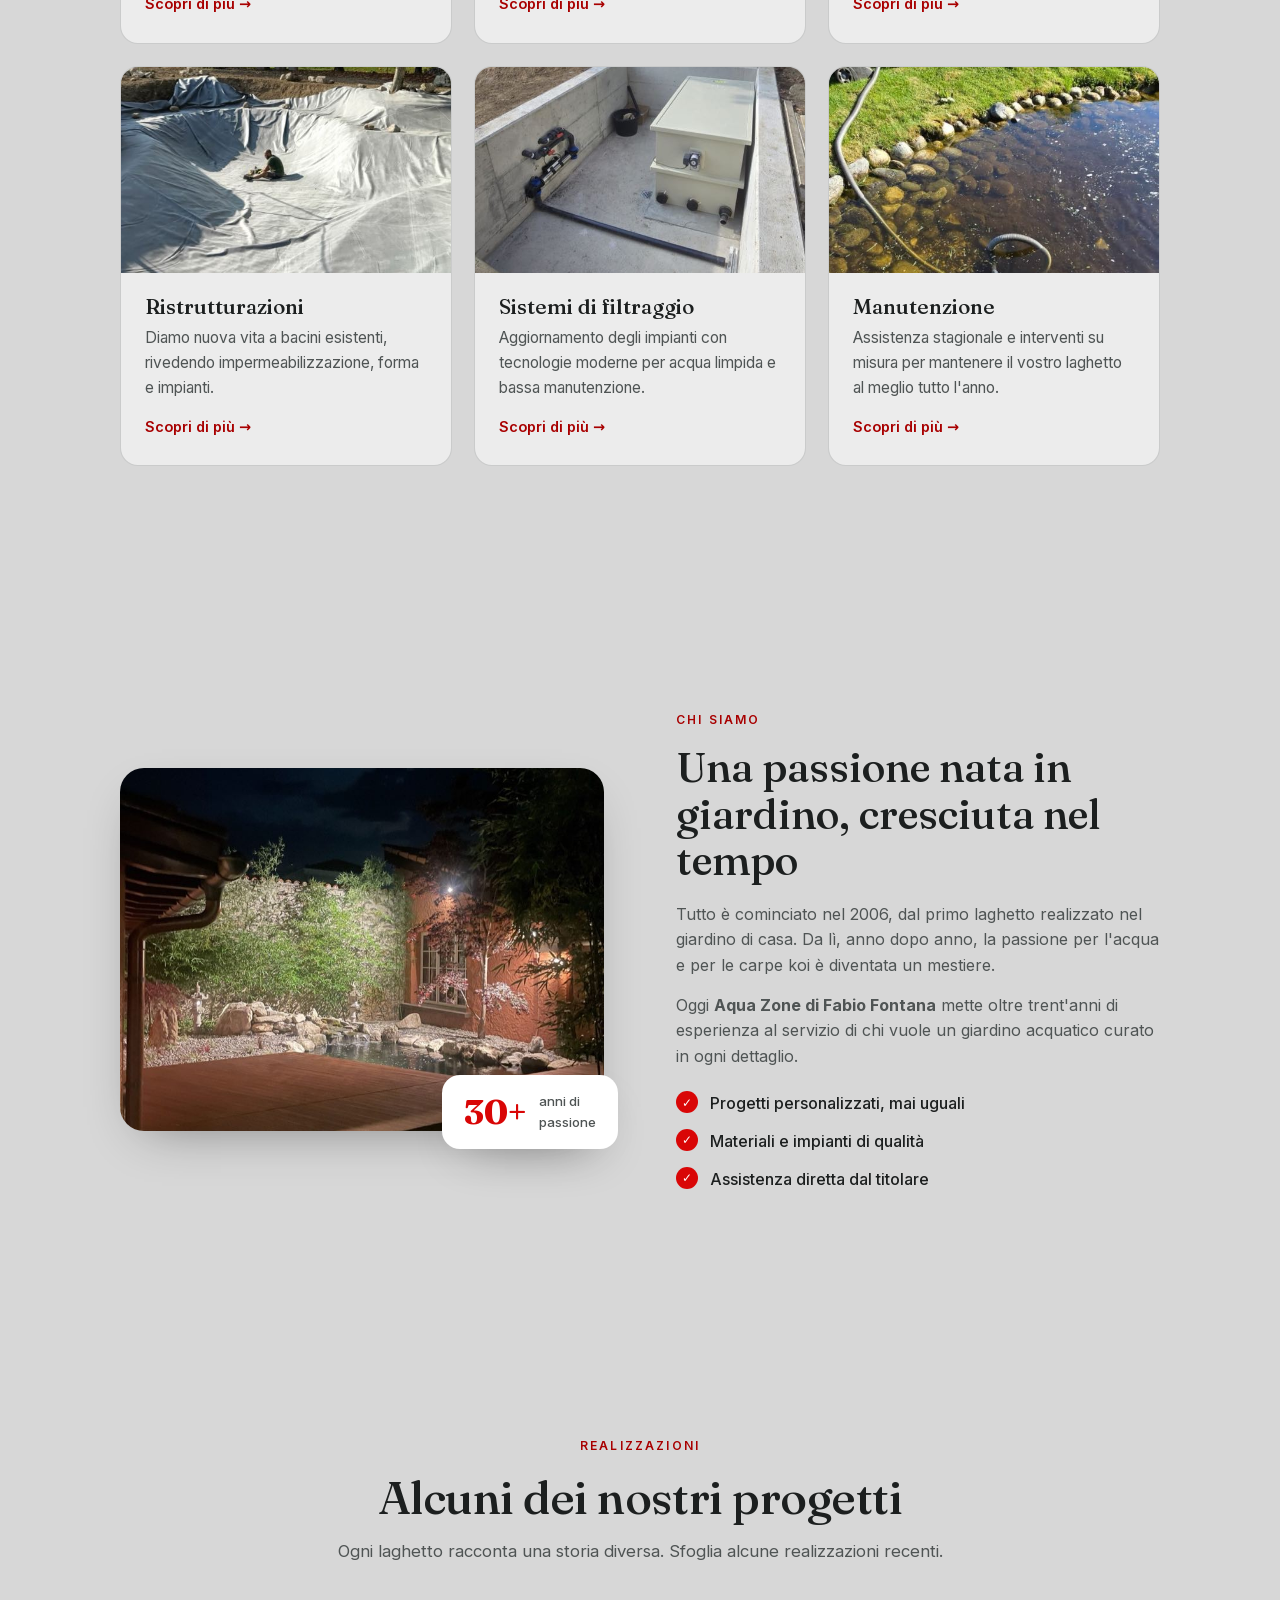
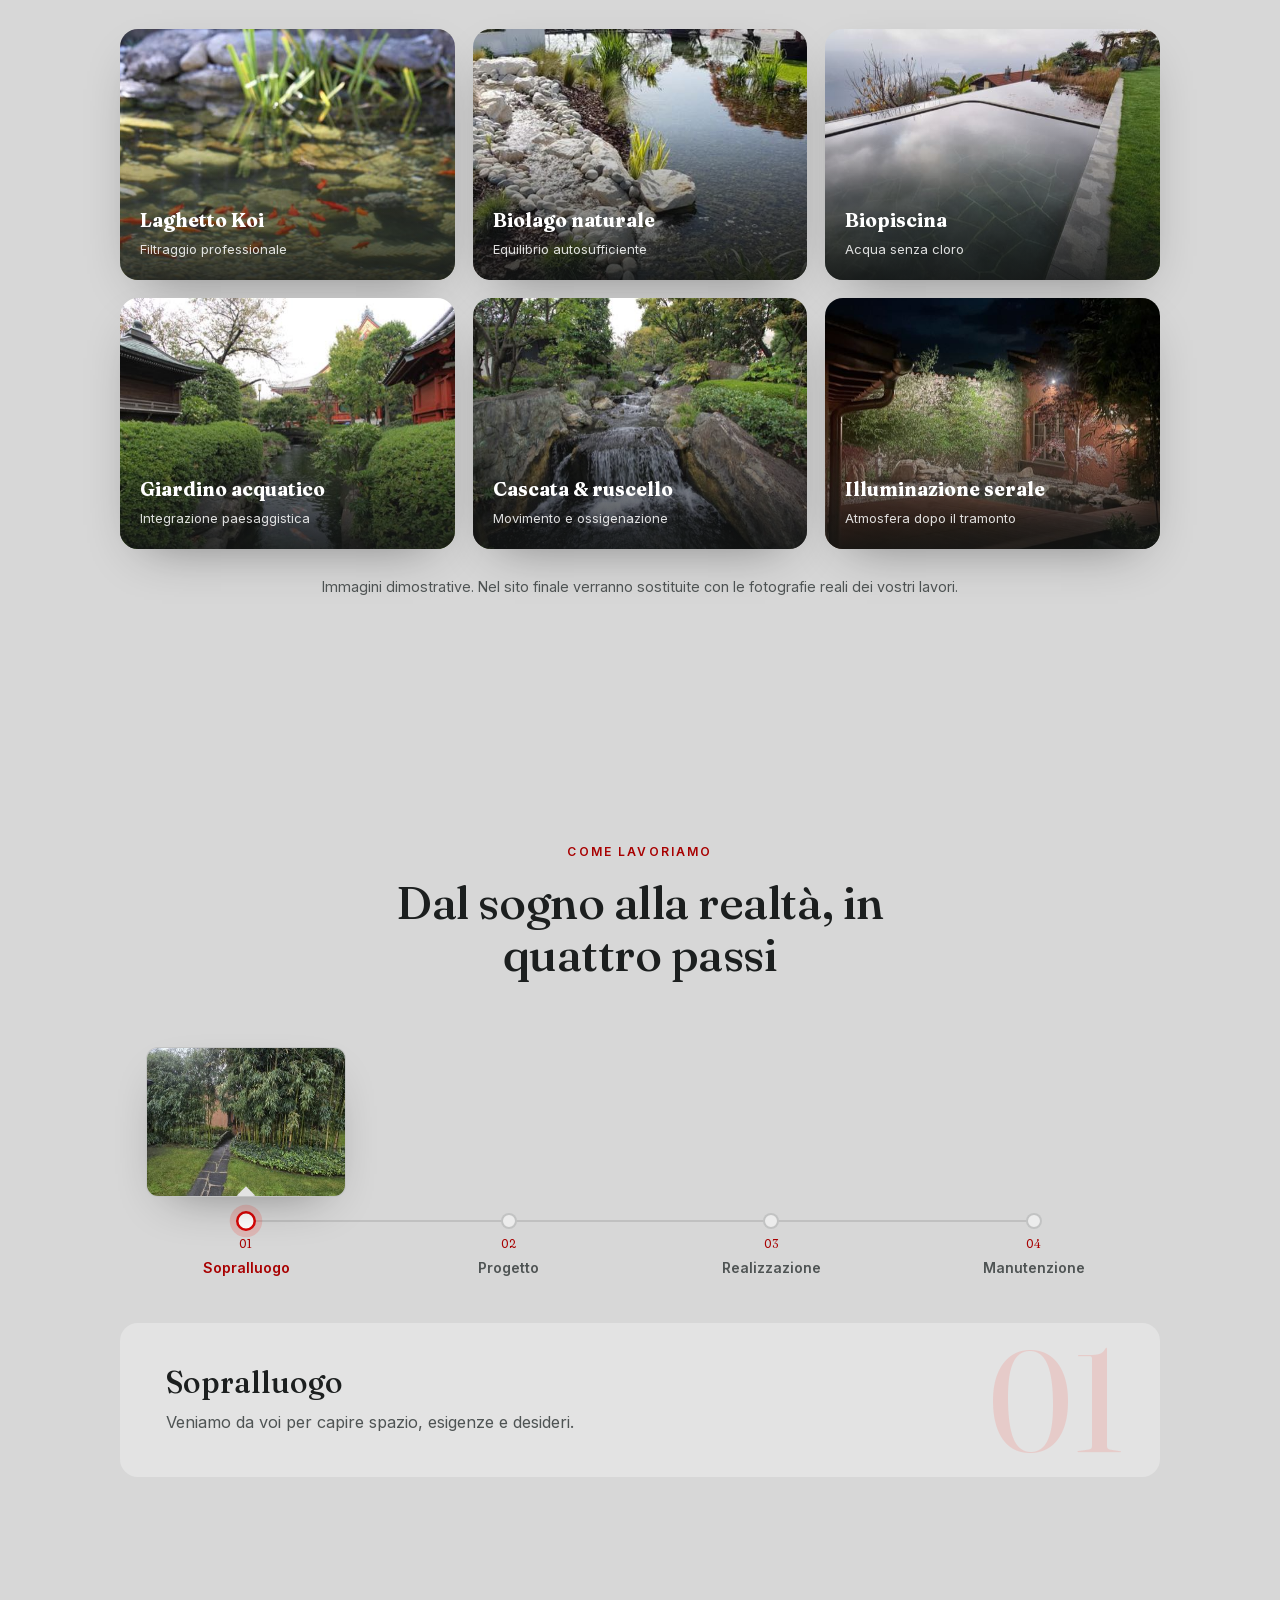
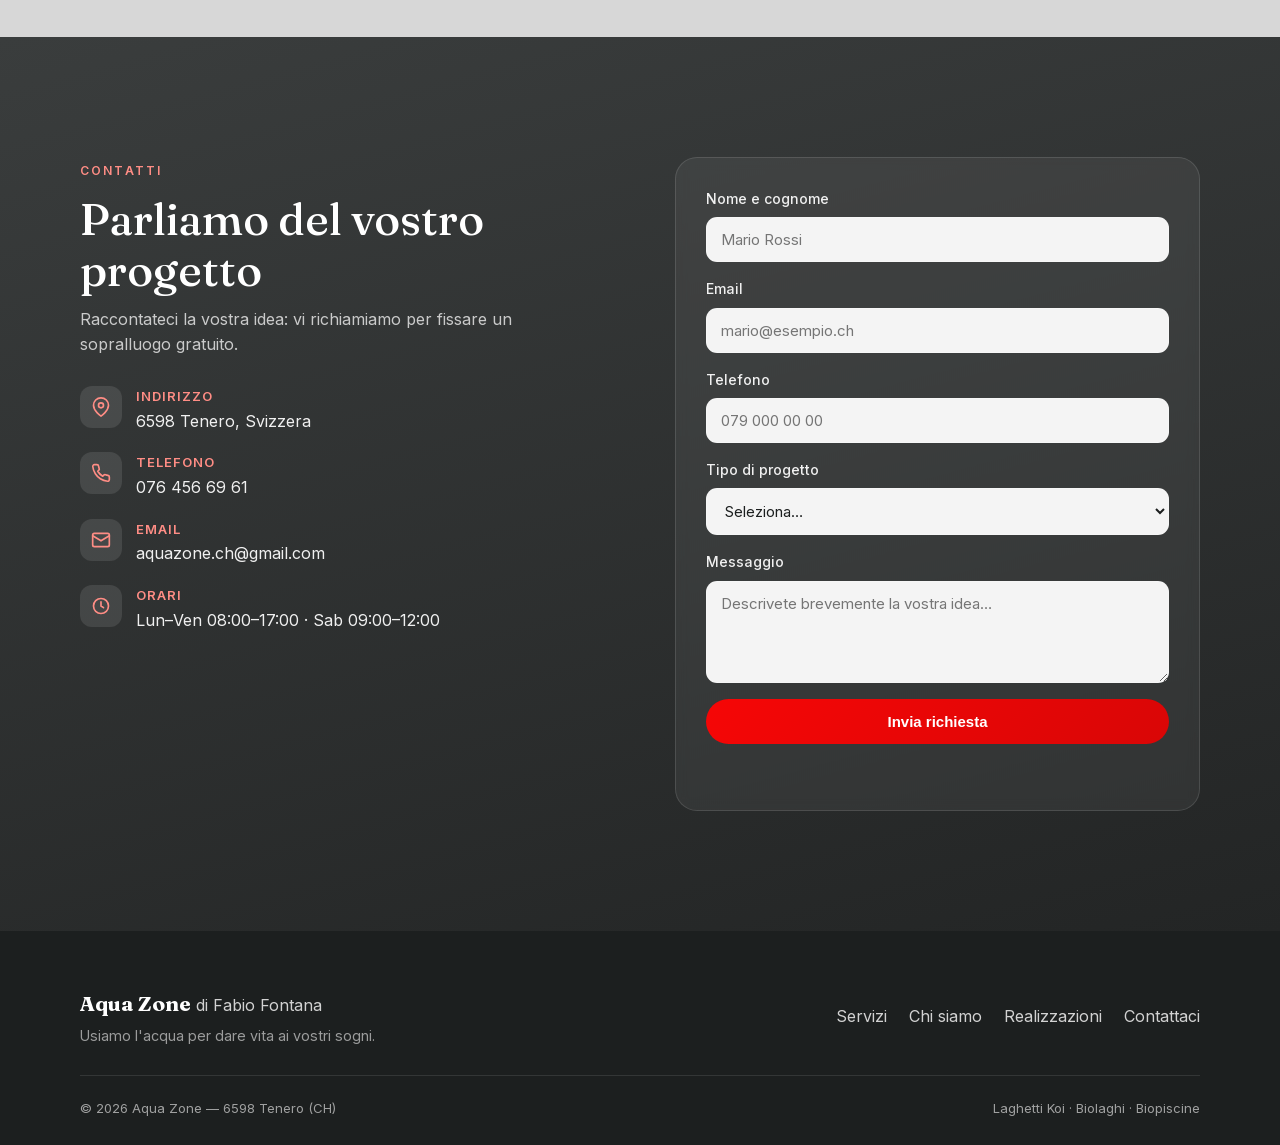
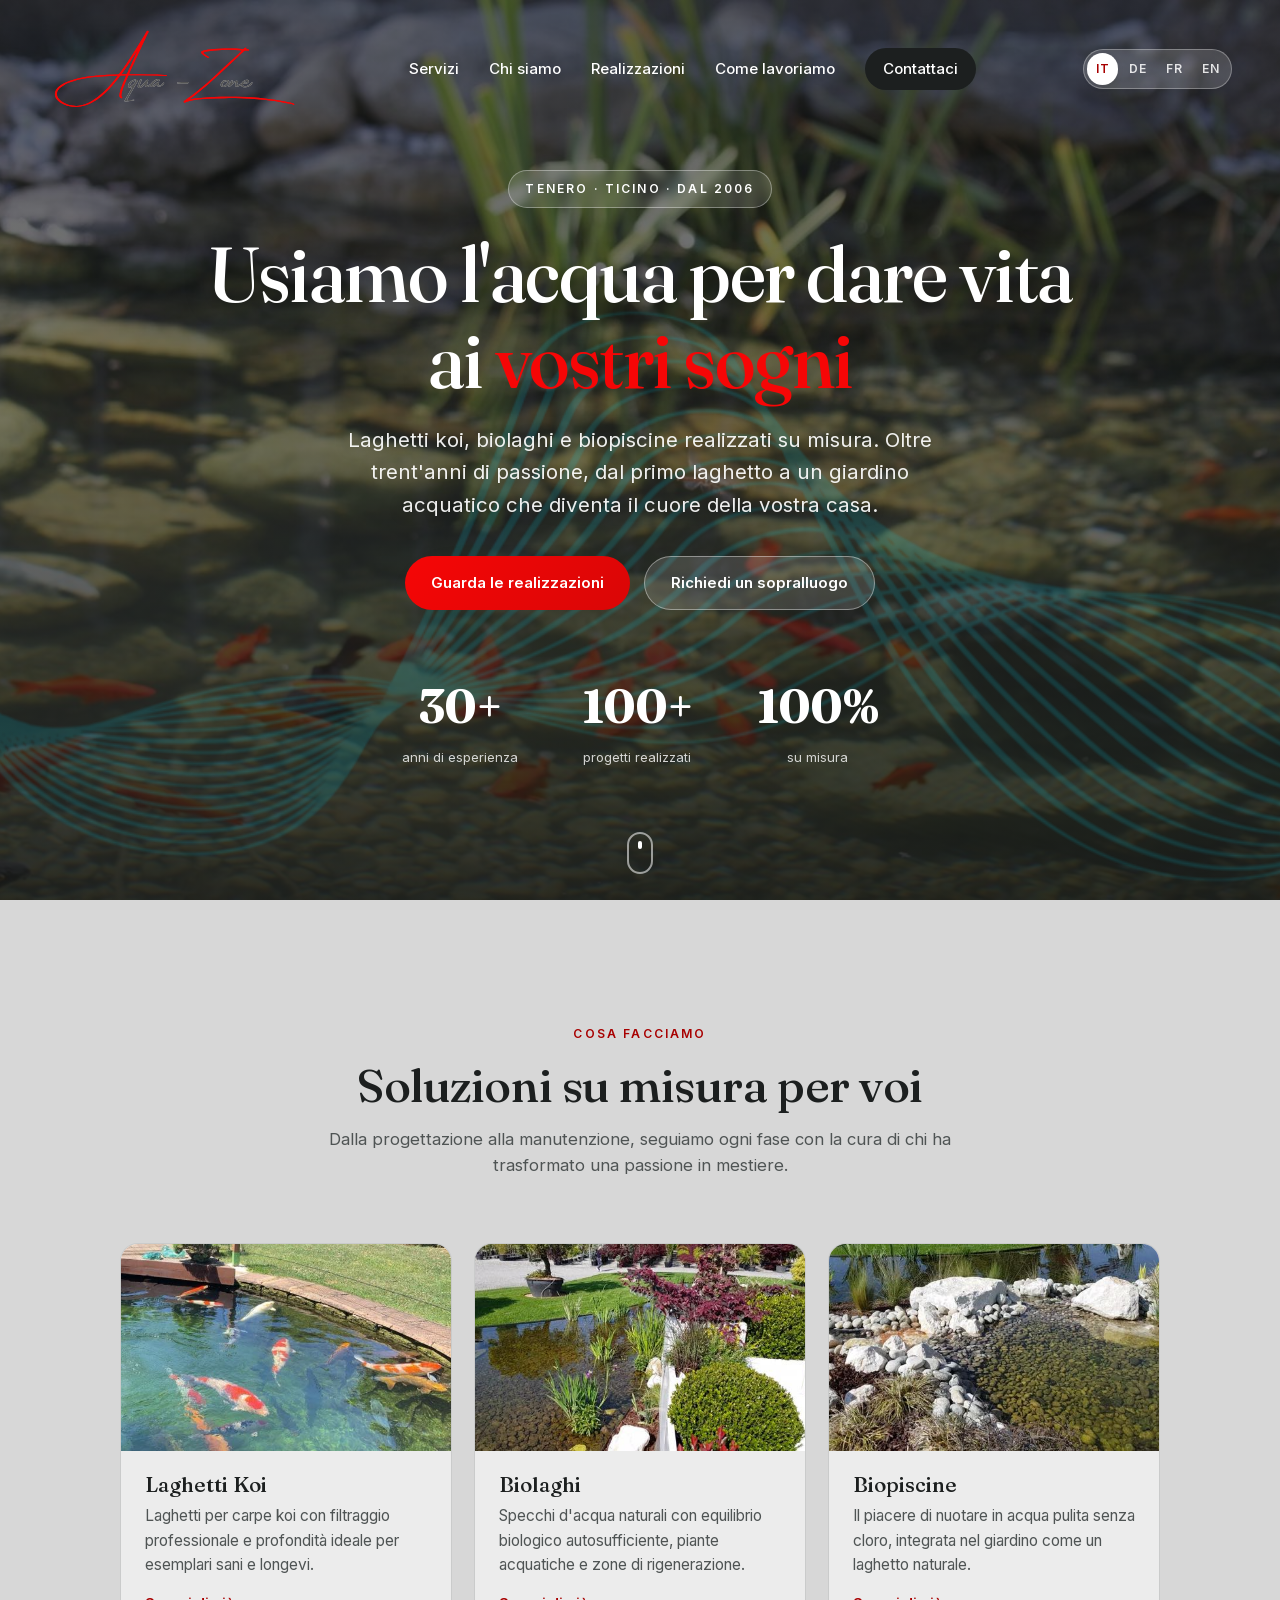
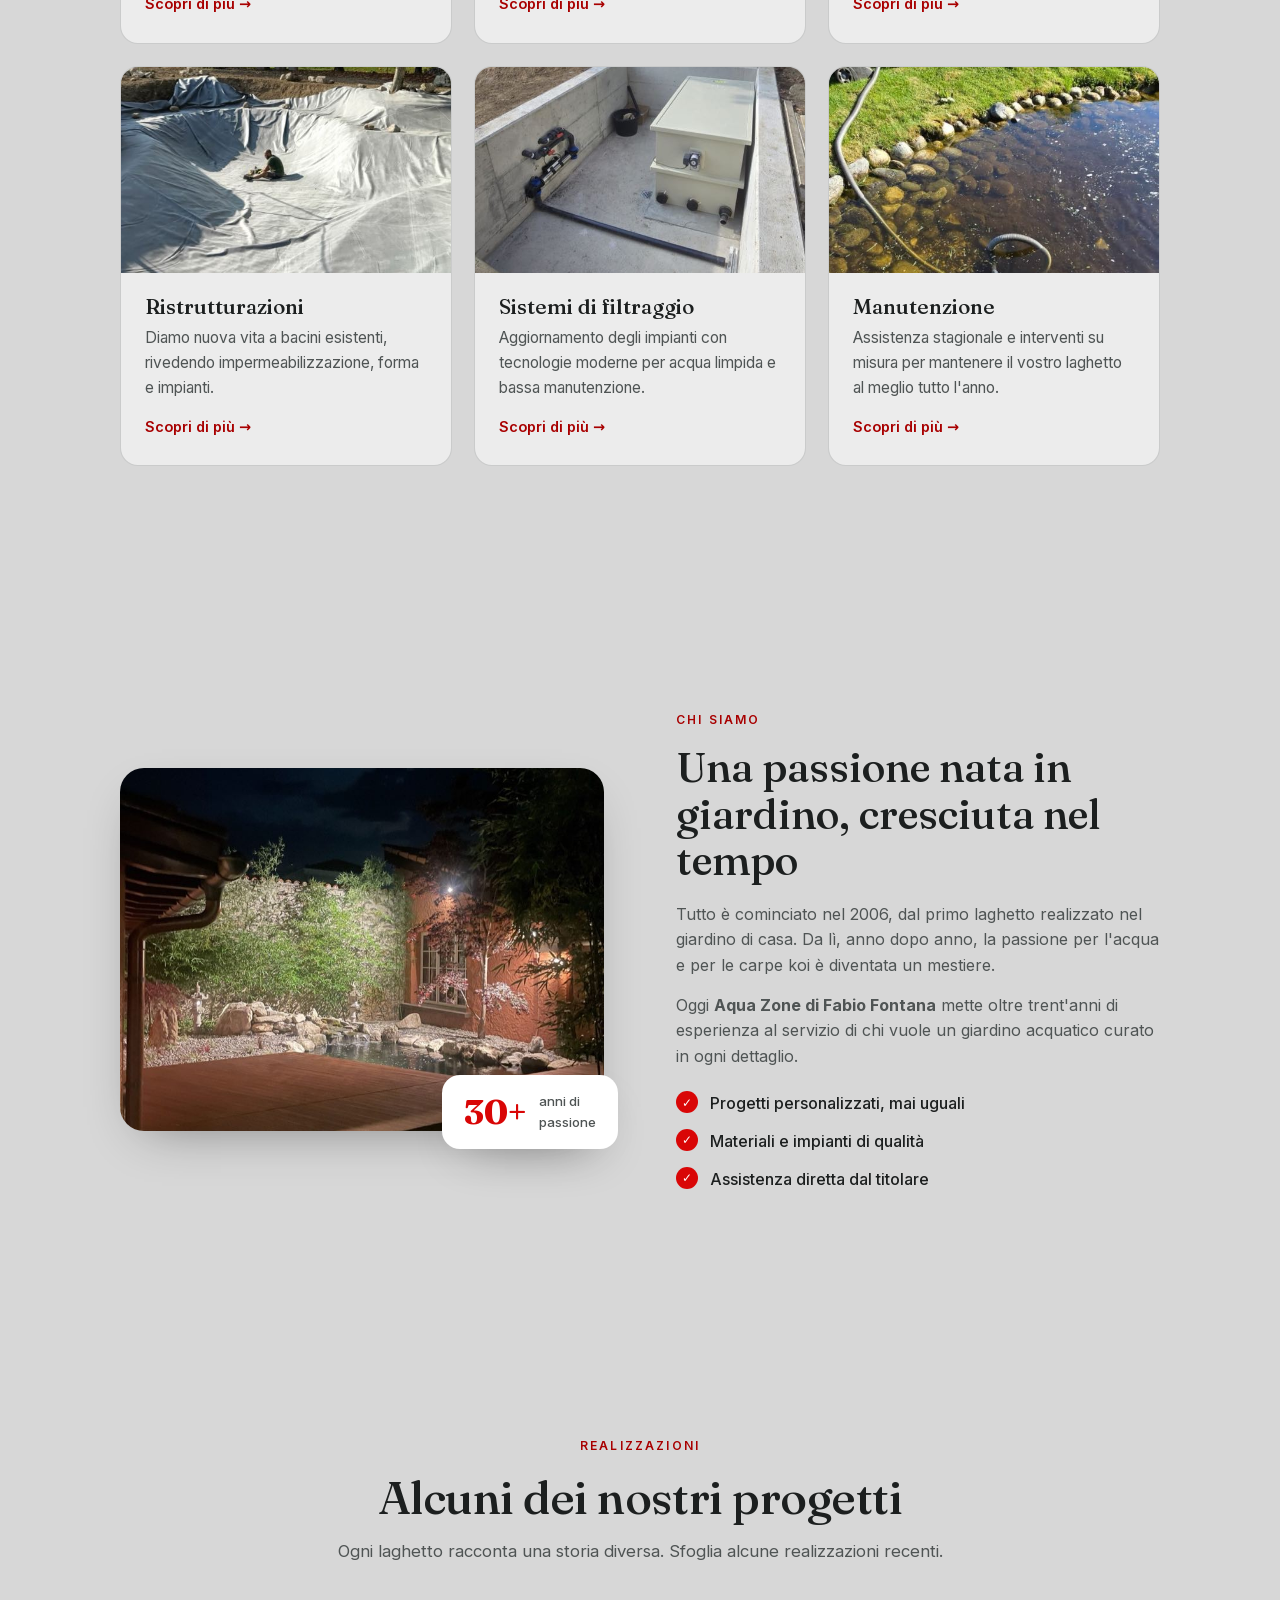
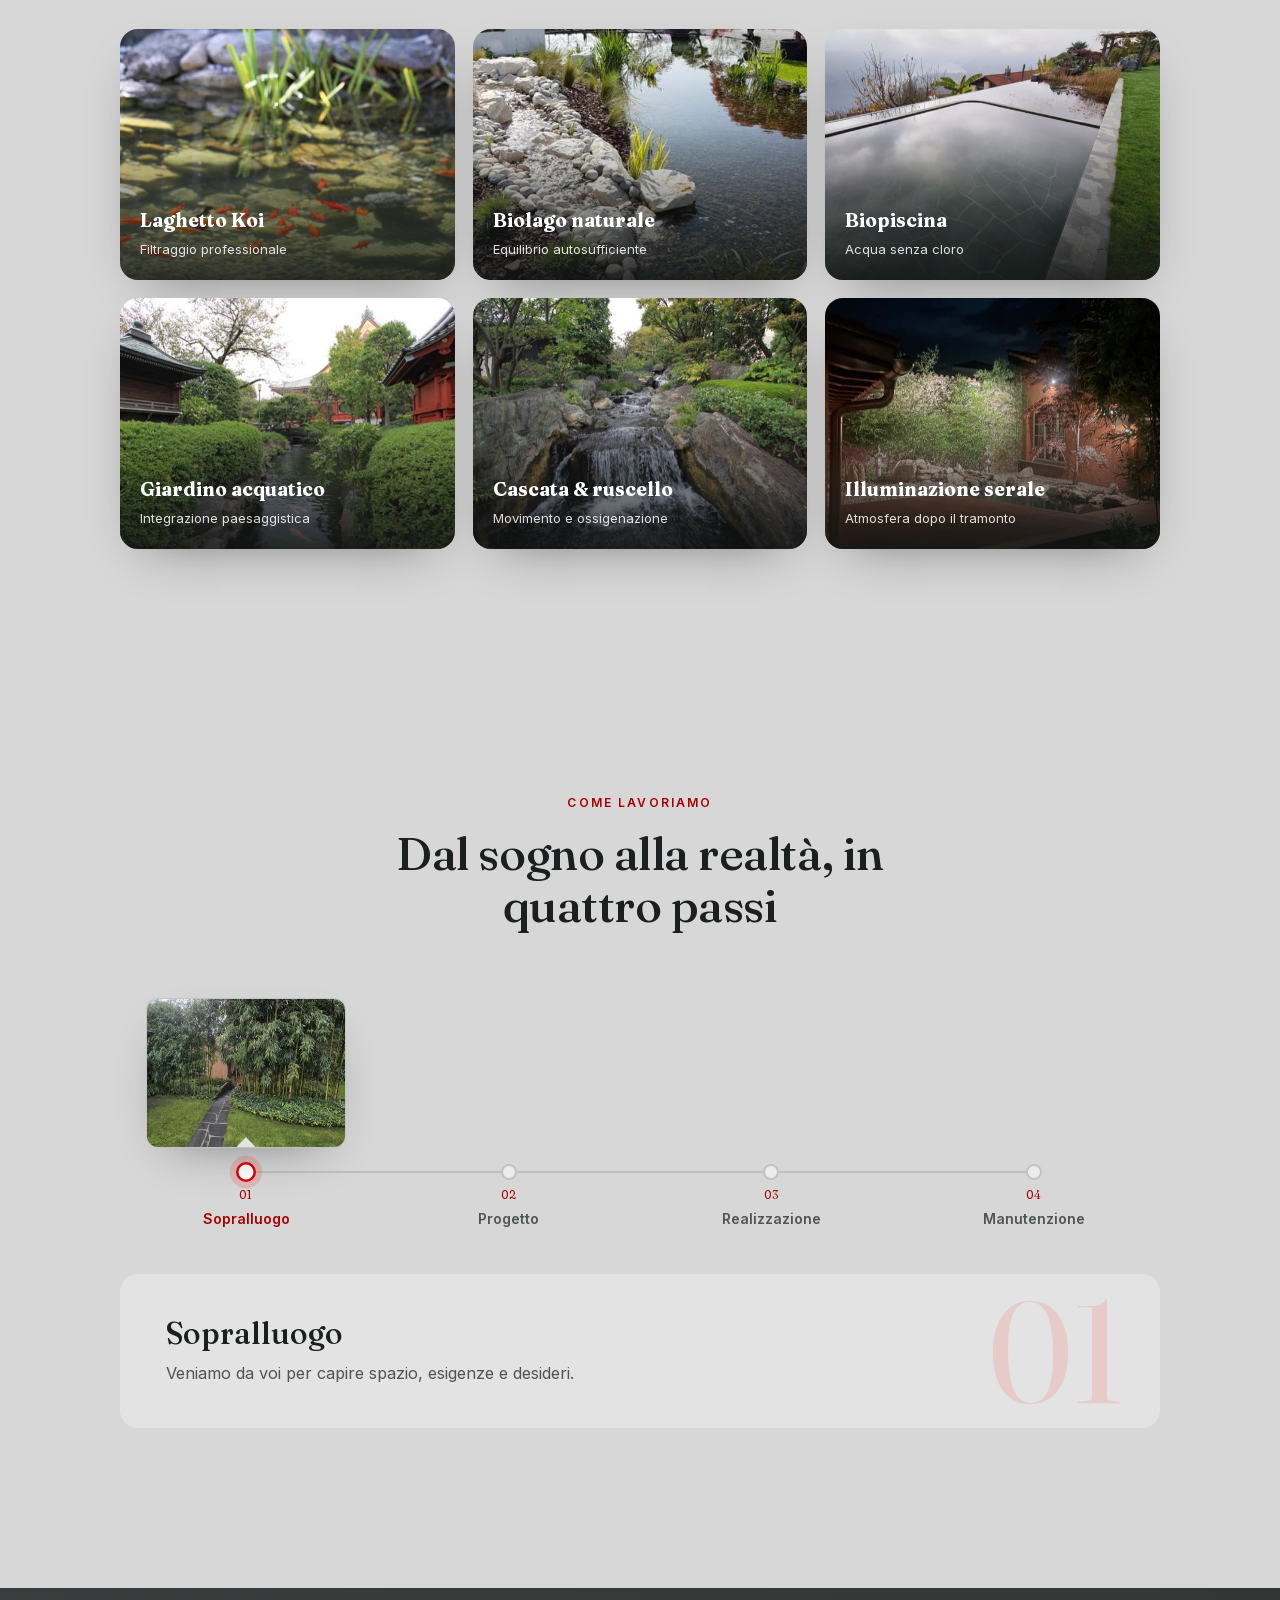
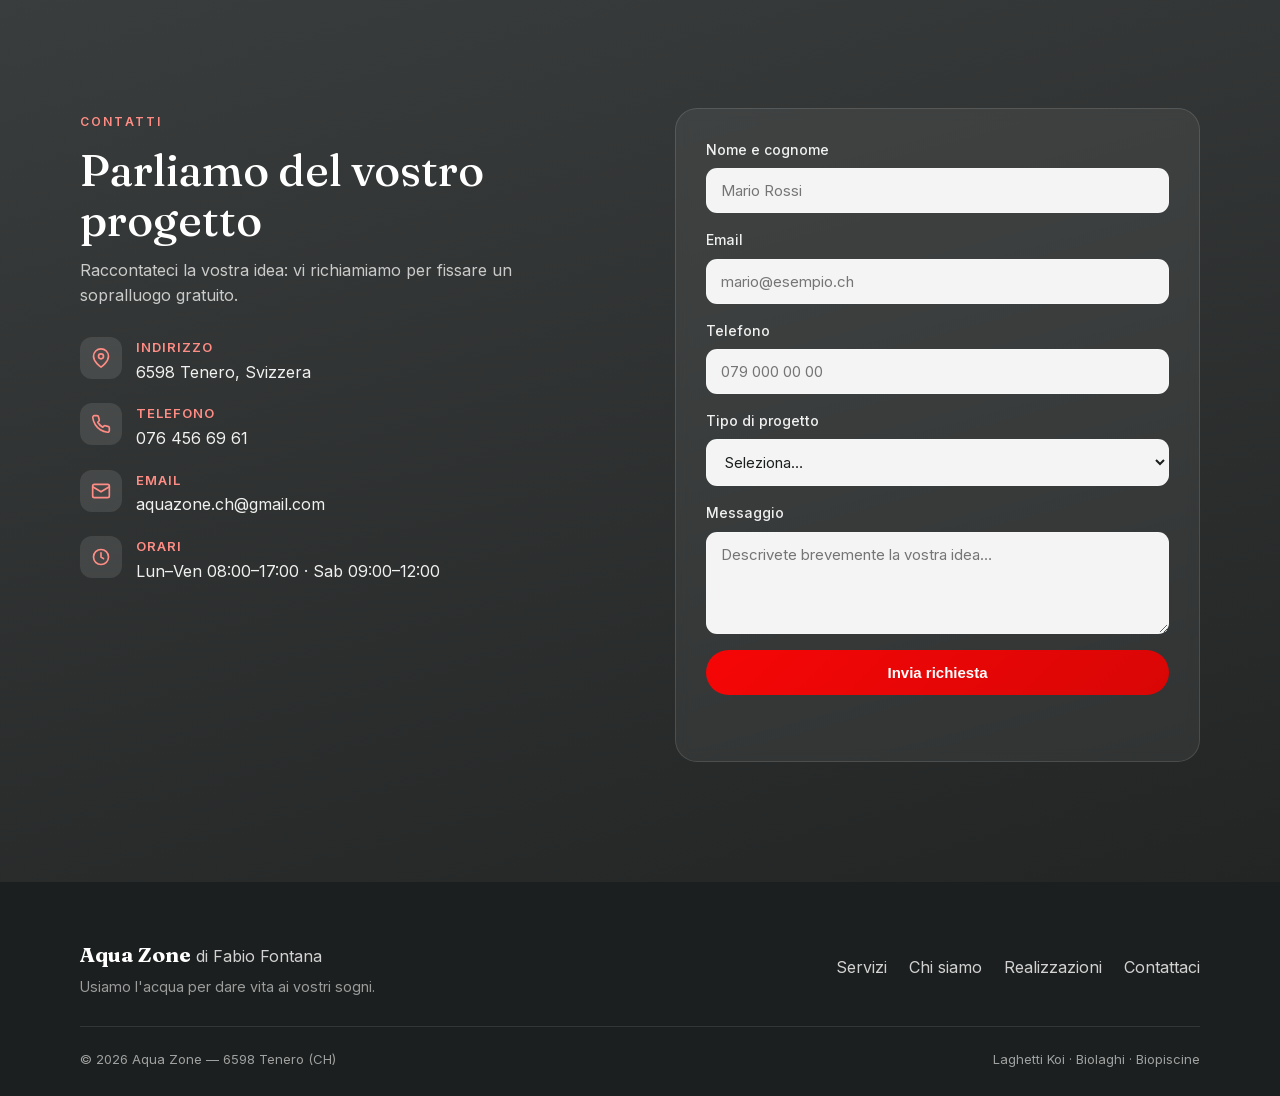
